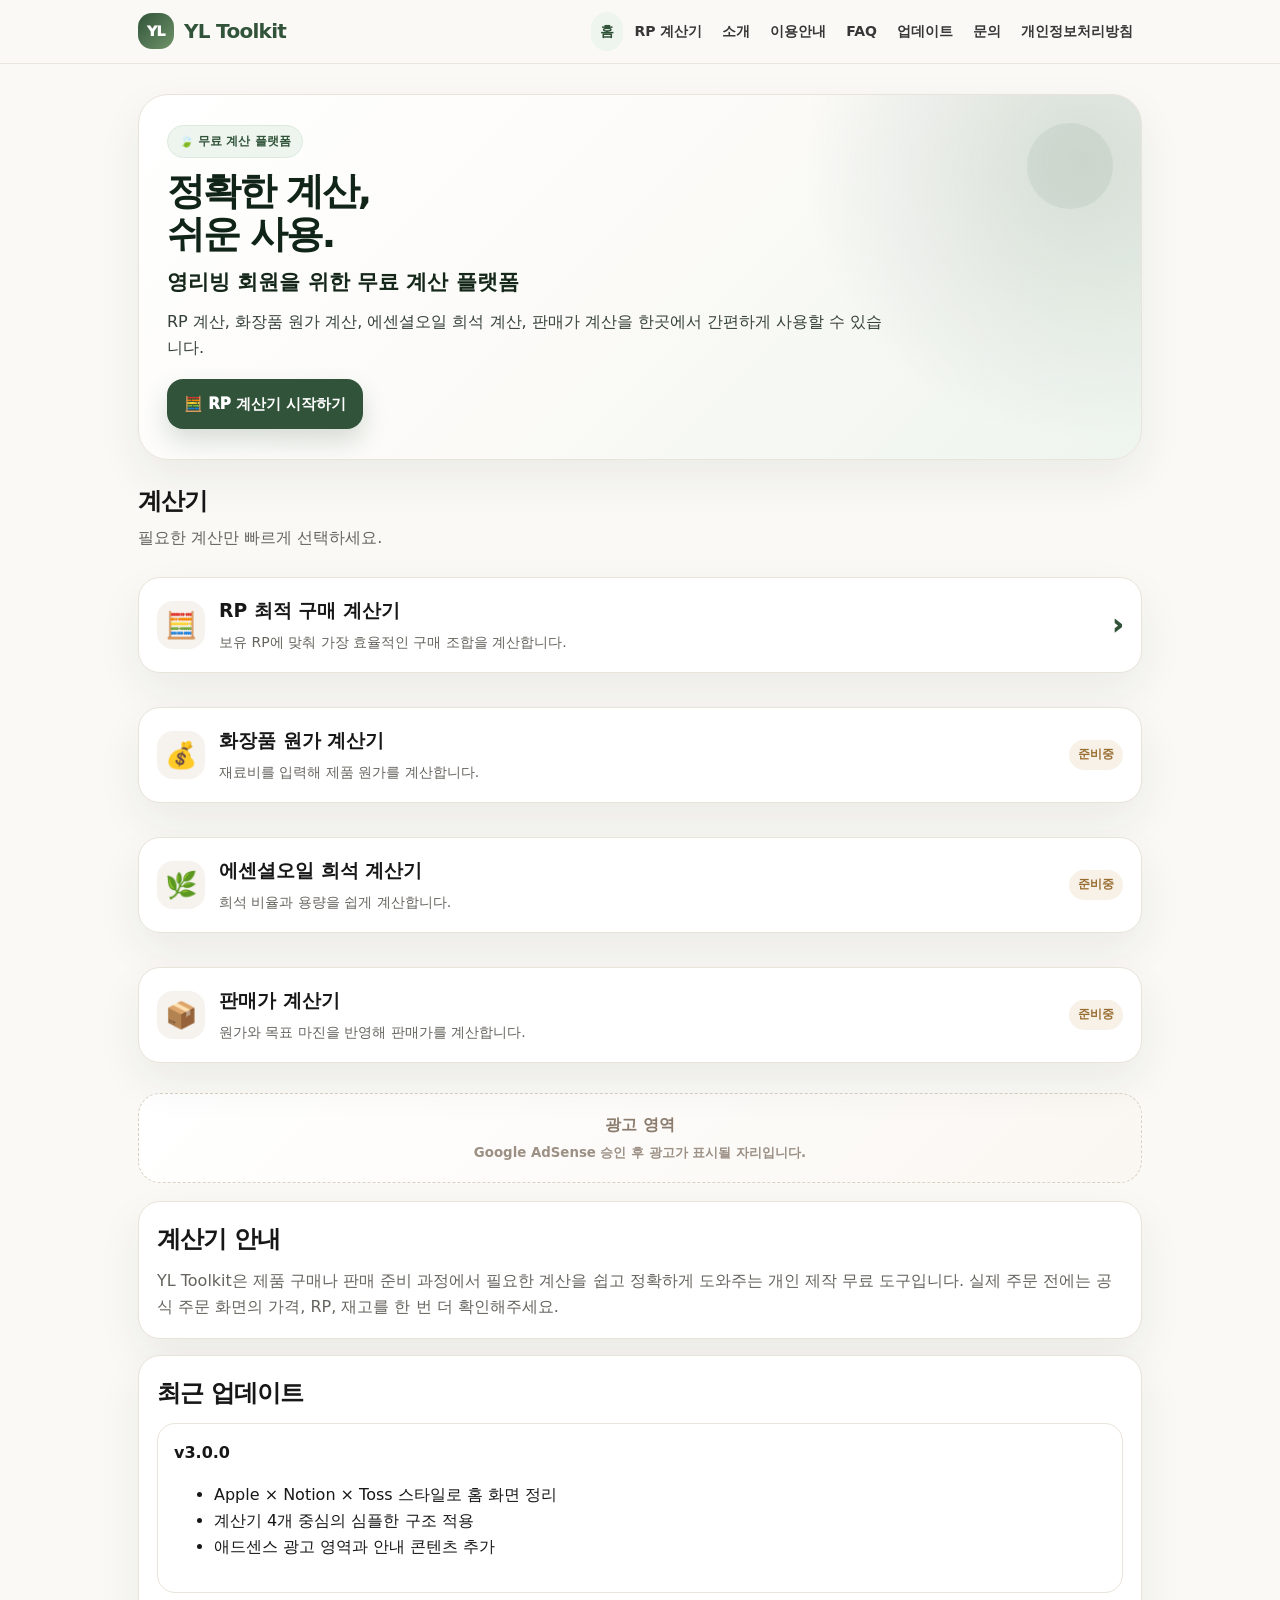
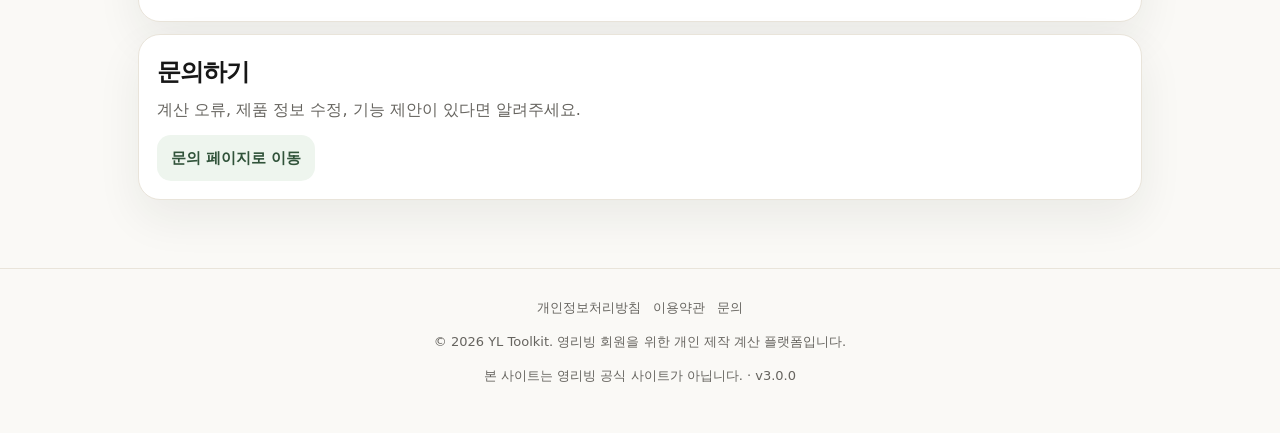
==== index.html @ 2438f3da "v3.0.0 Design refresh for AdSense Refreshed the homepage with Apple, Notion, and Toss inspired styli" ====
<!doctype html><html lang="ko"><head><meta charset="utf-8" /><meta name="viewport" content="width=device-width,initial-scale=1" /><title>YL Toolkit | 영리빙 회원을 위한 무료 계산 플랫폼</title><meta name="description" content="RP 계산부터 화장품 원가, 에센셜오일 희석, 판매가 계산까지 제공하는 영리빙 회원용 무료 계산 플랫폼입니다." /><meta name="theme-color" content="#365f3b" /><meta property="og:title" content="YL Toolkit | 영리빙 회원을 위한 무료 계산 플랫폼" />
<meta property="og:description" content="RP 계산부터 화장품 원가, 에센셜오일 희석, 판매가 계산까지 제공하는 영리빙 회원용 무료 계산 플랫폼입니다." />
<meta property="og:type" content="website" />
<meta property="og:url" content="https://youngliving-rp.netlify.app/" />
<link rel="canonical" href="https://youngliving-rp.netlify.app/" /><link rel="stylesheet" href="./assets/css/common.css" /></head><body><header class="app-header"><nav class="nav" id="nav"><a href="./" class="brand"><span class="brand-mark">YL</span><span>YL Toolkit</span></a><button class="menu-toggle" id="menuToggle" type="button">메뉴</button><div class="nav-links"><a href="./" class="active">홈</a><a href="./rp/" class="">RP 계산기</a><a href="./about/" class="">소개</a><a href="./guide/" class="">이용안내</a><a href="./faq/" class="">FAQ</a><a href="./updates/" class="">업데이트</a><a href="./contact/" class="">문의</a><a href="./privacy/" class="">개인정보처리방침</a></div></nav></header><main class="wrap">
<section class="hero">
  <span class="eyebrow">🍃 무료 계산 플랫폼</span>
  <h1>정확한 계산,<br>쉬운 사용.</h1>
  <p class="slogan">영리빙 회원을 위한 무료 계산 플랫폼</p>
  <p>RP 계산, 화장품 원가 계산, 에센셜오일 희석 계산, 판매가 계산을 한곳에서 간편하게 사용할 수 있습니다.</p>
  <div class="hero-actions">
    <a class="btn light" href="./rp/">🧮 RP 계산기 시작하기</a>
  </div>
</section>

<div class="section-head">
  <div>
    <h2>계산기</h2>
    <p>필요한 계산만 빠르게 선택하세요.</p>
  </div>
</div>

<section class="grid-tools">
  <a class="tool-card" href="./rp/">
    <div class="tool-main">
      <span class="tool-icon">🧮</span>
      <div>
        <h3>RP 최적 구매 계산기</h3>
        <p>보유 RP에 맞춰 가장 효율적인 구매 조합을 계산합니다.</p>
      </div>
    </div>
    <span class="go">›</span>
  </a>

  <div class="tool-card">
    <div class="tool-main">
      <span class="tool-icon">💰</span>
      <div>
        <h3>화장품 원가 계산기</h3>
        <p>재료비를 입력해 제품 원가를 계산합니다.</p>
      </div>
    </div>
    <span class="badge soon">준비중</span>
  </div>

  <div class="tool-card">
    <div class="tool-main">
      <span class="tool-icon">🌿</span>
      <div>
        <h3>에센셜오일 희석 계산기</h3>
        <p>희석 비율과 용량을 쉽게 계산합니다.</p>
      </div>
    </div>
    <span class="badge soon">준비중</span>
  </div>

  <div class="tool-card">
    <div class="tool-main">
      <span class="tool-icon">📦</span>
      <div>
        <h3>판매가 계산기</h3>
        <p>원가와 목표 마진을 반영해 판매가를 계산합니다.</p>
      </div>
    </div>
    <span class="badge soon">준비중</span>
  </div>
</section>

<section class="ad-slot" aria-label="advertisement placeholder">
  광고 영역
  <small>Google AdSense 승인 후 광고가 표시될 자리입니다.</small>
</section>

<section class="tips-card">
  <h2>계산기 안내</h2>
  <p>YL Toolkit은 제품 구매나 판매 준비 과정에서 필요한 계산을 쉽고 정확하게 도와주는 개인 제작 무료 도구입니다. 실제 주문 전에는 공식 주문 화면의 가격, RP, 재고를 한 번 더 확인해주세요.</p>
</section>

<section class="card">
  <h2>최근 업데이트</h2>
  <div class="update-item">
    <b>v3.0.0</b>
    <ul>
      <li>Apple × Notion × Toss 스타일로 홈 화면 정리</li>
      <li>계산기 4개 중심의 심플한 구조 적용</li>
      <li>애드센스 광고 영역과 안내 콘텐츠 추가</li>
    </ul>
  </div>
</section>

<section class="support-card">
  <h2>문의하기</h2>
  <p>계산 오류, 제품 정보 수정, 기능 제안이 있다면 알려주세요.</p>
  <a class="btn secondary" href="./contact/">문의 페이지로 이동</a>
</section>
</main><footer class="footer"><div class="footer-links"><a href="./privacy/">개인정보처리방침</a><a href="./terms/">이용약관</a><a href="./contact/">문의</a></div><p>© 2026 YL Toolkit. 영리빙 회원을 위한 개인 제작 계산 플랫폼입니다.</p><p>본 사이트는 영리빙 공식 사이트가 아닙니다. · v3.0.0</p></footer><script src="./assets/js/common.js"></script></body></html>
---- assets/css/common.css ----
:root{
  --bg:#faf9f6;
  --paper:#ffffff;
  --ink:#171717;
  --muted:#66645f;
  --line:#e9e4da;
  --accent:#496a53;
  --accent-dark:#31533a;
  --accent-soft:#eef5ee;
  --gold:#c9a96e;
  --cream:#f7f2e9;
  --shadow:0 18px 45px rgba(34,44,33,.07);
}
*{box-sizing:border-box}
html{scroll-behavior:smooth}
body{
  margin:0;
  background:var(--bg);
  color:var(--ink);
  font-family:system-ui,-apple-system,BlinkMacSystemFont,"Segoe UI","Apple SD Gothic Neo","Noto Sans KR",sans-serif;
  line-height:1.62;
}
a{color:inherit;text-decoration:none}
.app-header{
  position:sticky;top:0;z-index:30;
  background:rgba(250,249,246,.88);
  backdrop-filter:blur(16px);
  border-bottom:1px solid rgba(233,228,218,.9);
}
.nav{
  max-width:1040px;margin:0 auto;padding:12px 18px;
  display:flex;align-items:center;justify-content:space-between;gap:12px;
}
.brand{display:flex;align-items:center;gap:10px;color:var(--accent-dark);white-space:nowrap}
.brand-mark{
  width:36px;height:36px;border-radius:14px;
  background:linear-gradient(135deg,#31533a,#6f9468);
  color:white;display:grid;place-items:center;
  font-size:14px;font-weight:950;letter-spacing:-.04em;
}
.brand span:last-child{font-size:20px;font-weight:900;letter-spacing:-.035em}
.nav-links{display:flex;gap:2px;align-items:center;flex-wrap:wrap;justify-content:flex-end}
.nav-links a{
  padding:8px 9px;border-radius:999px;
  font-size:14px;font-weight:800;color:#373737;
}
.nav-links a:hover,.nav-links a.active{background:var(--accent-soft);color:var(--accent-dark)}
.menu-toggle{display:none;border:0;background:var(--accent-dark);color:white;border-radius:12px;padding:10px 12px;font-weight:900}
.wrap{max-width:1040px;margin:0 auto;padding:18px 18px 56px}
.hero{
  position:relative;overflow:hidden;
  margin:12px 0 20px;padding:30px 28px;
  border-radius:30px;
  background:
    radial-gradient(circle at 94% 18%,rgba(73,106,83,.18),transparent 28%),
    linear-gradient(135deg,#fff 0%,#fbfaf7 50%,#eef5ee 100%);
  border:1px solid var(--line);
  box-shadow:var(--shadow);
  color:#112418;
}
.hero:before{
  content:"";position:absolute;right:28px;top:28px;
  width:86px;height:86px;border-radius:50%;
  background:rgba(73,106,83,.08);
}
.eyebrow{
  display:inline-flex;align-items:center;gap:6px;
  padding:6px 11px;border-radius:999px;
  background:var(--accent-soft);color:var(--accent-dark);
  border:1px solid #dbe9dc;
  font-size:12px;font-weight:900;margin-bottom:12px;
}
h1{margin:0 0 10px;font-size:38px;letter-spacing:-.055em;line-height:1.12}
h2{letter-spacing:-.035em}
.hero p{margin:6px 0;font-size:16px;max-width:720px;color:#354138;position:relative;z-index:1}
.slogan{font-size:21px!important;font-weight:950;color:#142719!important;margin:10px 0!important}
.hero-actions{display:flex;gap:10px;flex-wrap:wrap;margin-top:18px;position:relative;z-index:1}
.btn,button.primary{
  border:0;background:var(--accent-dark);color:white;
  border-radius:16px;padding:13px 17px;
  font-weight:950;font-size:15px;cursor:pointer;
  display:inline-flex;align-items:center;justify-content:center;gap:8px;
}
.btn.light{background:var(--accent-dark);box-shadow:0 12px 24px rgba(49,83,58,.18)}
button.secondary,.btn.secondary{background:var(--accent-soft);color:var(--accent-dark);border:0;border-radius:14px;padding:11px 14px;font-weight:900;cursor:pointer}
.section-head{display:flex;justify-content:space-between;gap:12px;align-items:end;flex-wrap:wrap;margin-top:22px}
.section-head h2{margin:0}.section-head p{margin:4px 0 0;color:var(--muted)}
.grid-tools{display:grid;grid-template-columns:1fr;gap:10px;margin:14px 0}.grid-why,.roadmap{display:none}
.tool-card,.card,.doc,.support-card{
  background:var(--paper);border:1px solid var(--line);
  border-radius:22px;padding:18px;box-shadow:var(--shadow);margin:12px 0;
}
.tool-card{
  min-height:auto;display:flex;align-items:center;justify-content:space-between;gap:16px;
  transition:.15s transform,.15s box-shadow,.15s border-color;
}
.tool-card:hover{transform:translateY(-1px);box-shadow:0 18px 44px rgba(34,44,33,.1);border-color:#d9d2c6}
.tool-main{display:flex;align-items:center;gap:14px}
.tool-icon{
  width:48px;height:48px;flex:none;
  display:grid;place-items:center;border-radius:16px;
  background:#f6f3ef;font-size:26px;
}
.tool-card h3,.card h2,.doc h2,.support-card h2{margin:0 0 5px}
.tool-card p{margin:0;color:var(--muted);font-size:14px}
.tool-card .go{font-weight:950;color:var(--accent-dark);font-size:26px;line-height:1}
.badge{flex:none;display:inline-block;padding:5px 9px;border-radius:999px;background:var(--accent-soft);font-size:12px;font-weight:850;color:var(--accent-dark)}
.badge.ok{background:#e4f4ea;color:#1f7a4d}.badge.soon{background:#f7f1e8;color:#986d31}
.ad-slot{
  border:1px dashed #d8d0c2;
  background:linear-gradient(135deg,#fff,#faf7f2);
  border-radius:22px;padding:18px;margin:18px 0;
  text-align:center;color:#8a7b6d;font-weight:850;
}
.ad-slot small{display:block;margin-top:4px;color:#9c9085;font-weight:700}
.support-card p{margin:0 0 12px;color:var(--muted)}
.tips-card{
  background:#fff;border:1px solid var(--line);border-radius:22px;
  padding:18px;box-shadow:var(--shadow);margin:16px 0;
}
.tips-card h2{margin:0 0 10px}.tips-card p{margin:0;color:var(--muted)}
.doc{padding:22px}.doc h3{margin:20px 0 7px}.doc p,.doc li{color:#3f3128}
.update-item,.faq-item{background:#fff;border:1px solid var(--line);border-radius:18px;padding:16px;margin:10px 0}
.notice-box{background:#fff;border:1px dashed #c7b49f;border-radius:18px;padding:16px;margin:14px 0;color:#4d3d32}
.footer{border-top:1px solid var(--line);text-align:center;padding:22px 16px 34px;color:var(--muted);font-size:13px}
.footer-links{display:flex;gap:12px;justify-content:center;flex-wrap:wrap;margin:6px 0}.small{font-size:13px;color:var(--muted)}
@media(max-width:940px){
  .nav{align-items:flex-start}.menu-toggle{display:block}
  .nav-links{display:none;width:100%;background:var(--paper);border:1px solid var(--line);border-radius:16px;padding:8px;margin-top:8px;justify-content:flex-start}
  .nav.open{flex-wrap:wrap}.nav.open .nav-links{display:flex}
  h1{font-size:32px}
}
@media(max-width:620px){
  .wrap{padding:12px 12px 44px}.hero{padding:23px 20px;border-radius:24px}
  .hero:before{width:66px;height:66px;right:18px;top:18px}
  .hero p{font-size:15px}.slogan{font-size:19px!important}
  .section-head{align-items:flex-start}
  .tool-card{padding:16px}.tool-icon{width:44px;height:44px;font-size:24px;border-radius:15px}
  .tool-card h3{font-size:18px}
}
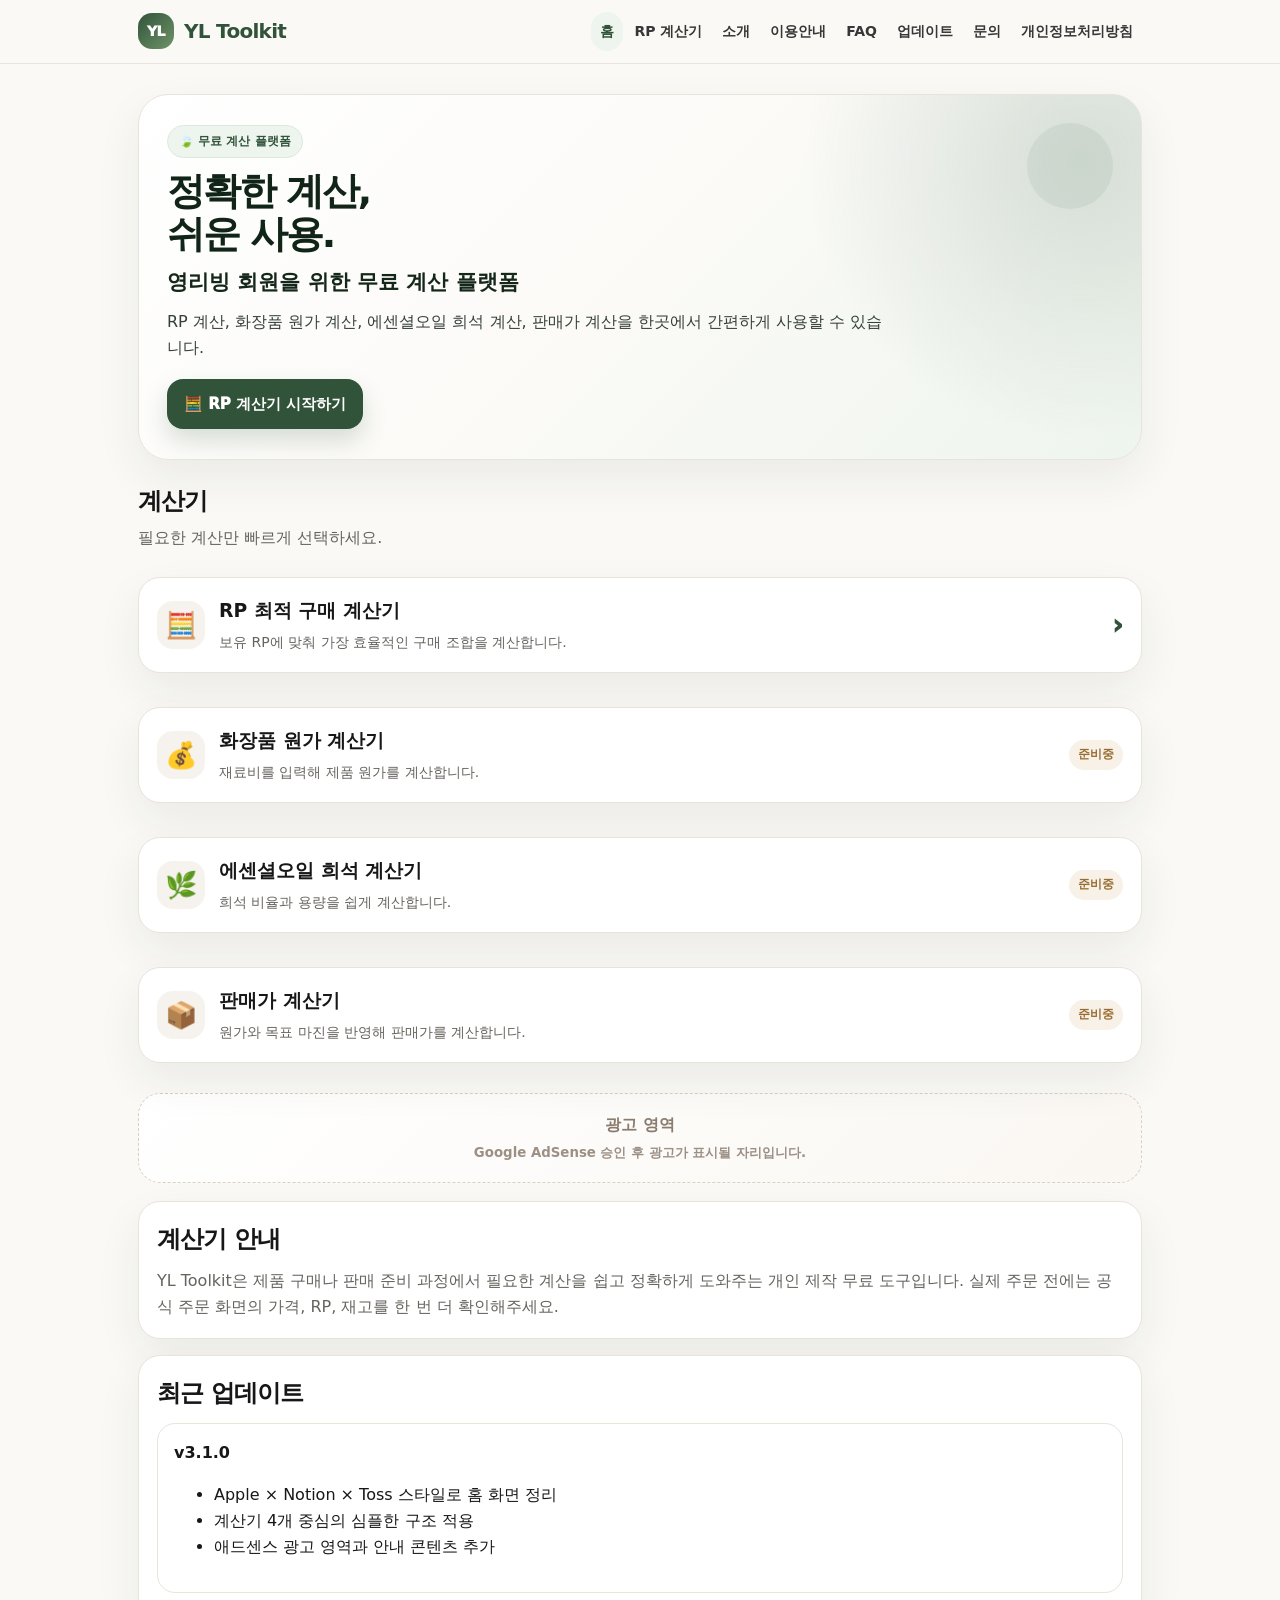
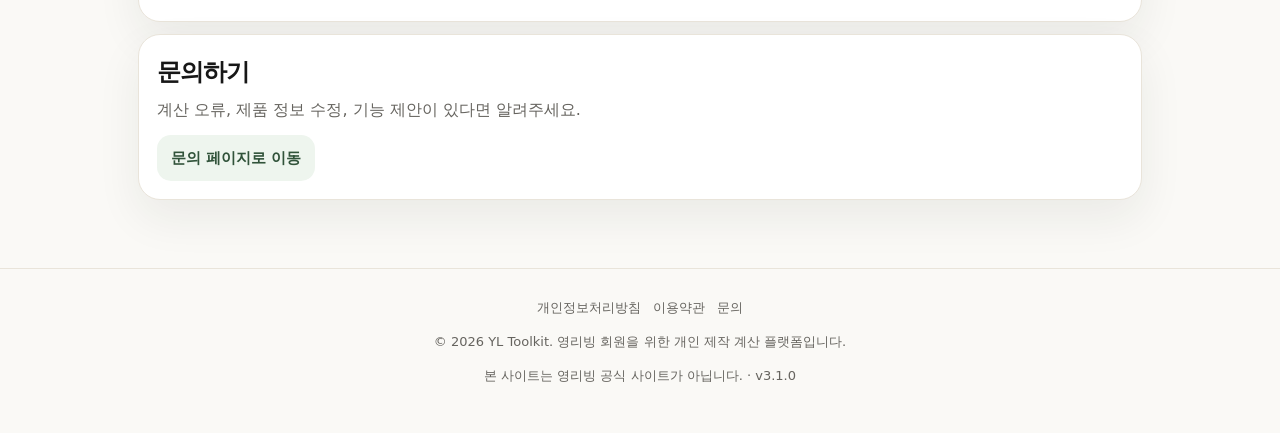
==== commit faf68334: "v3.1.0 RP result labels Added recommendation labels to RP calculator results. Made best and alternat" ====
--- a/index.html
+++ b/index.html
@@ -79,7 +79,7 @@
 <section class="card">
   <h2>최근 업데이트</h2>
   <div class="update-item">
-    <b>v3.0.0</b>
+    <b>v3.1.0</b>
     <ul>
       <li>Apple × Notion × Toss 스타일로 홈 화면 정리</li>
       <li>계산기 4개 중심의 심플한 구조 적용</li>
@@ -93,4 +93,4 @@
   <p>계산 오류, 제품 정보 수정, 기능 제안이 있다면 알려주세요.</p>
   <a class="btn secondary" href="./contact/">문의 페이지로 이동</a>
 </section>
-</main><footer class="footer"><div class="footer-links"><a href="./privacy/">개인정보처리방침</a><a href="./terms/">이용약관</a><a href="./contact/">문의</a></div><p>© 2026 YL Toolkit. 영리빙 회원을 위한 개인 제작 계산 플랫폼입니다.</p><p>본 사이트는 영리빙 공식 사이트가 아닙니다. · v3.0.0</p></footer><script src="./assets/js/common.js"></script></body></html>+</main><footer class="footer"><div class="footer-links"><a href="./privacy/">개인정보처리방침</a><a href="./terms/">이용약관</a><a href="./contact/">문의</a></div><p>© 2026 YL Toolkit. 영리빙 회원을 위한 개인 제작 계산 플랫폼입니다.</p><p>본 사이트는 영리빙 공식 사이트가 아닙니다. · v3.1.0</p></footer><script src="./assets/js/common.js"></script></body></html>
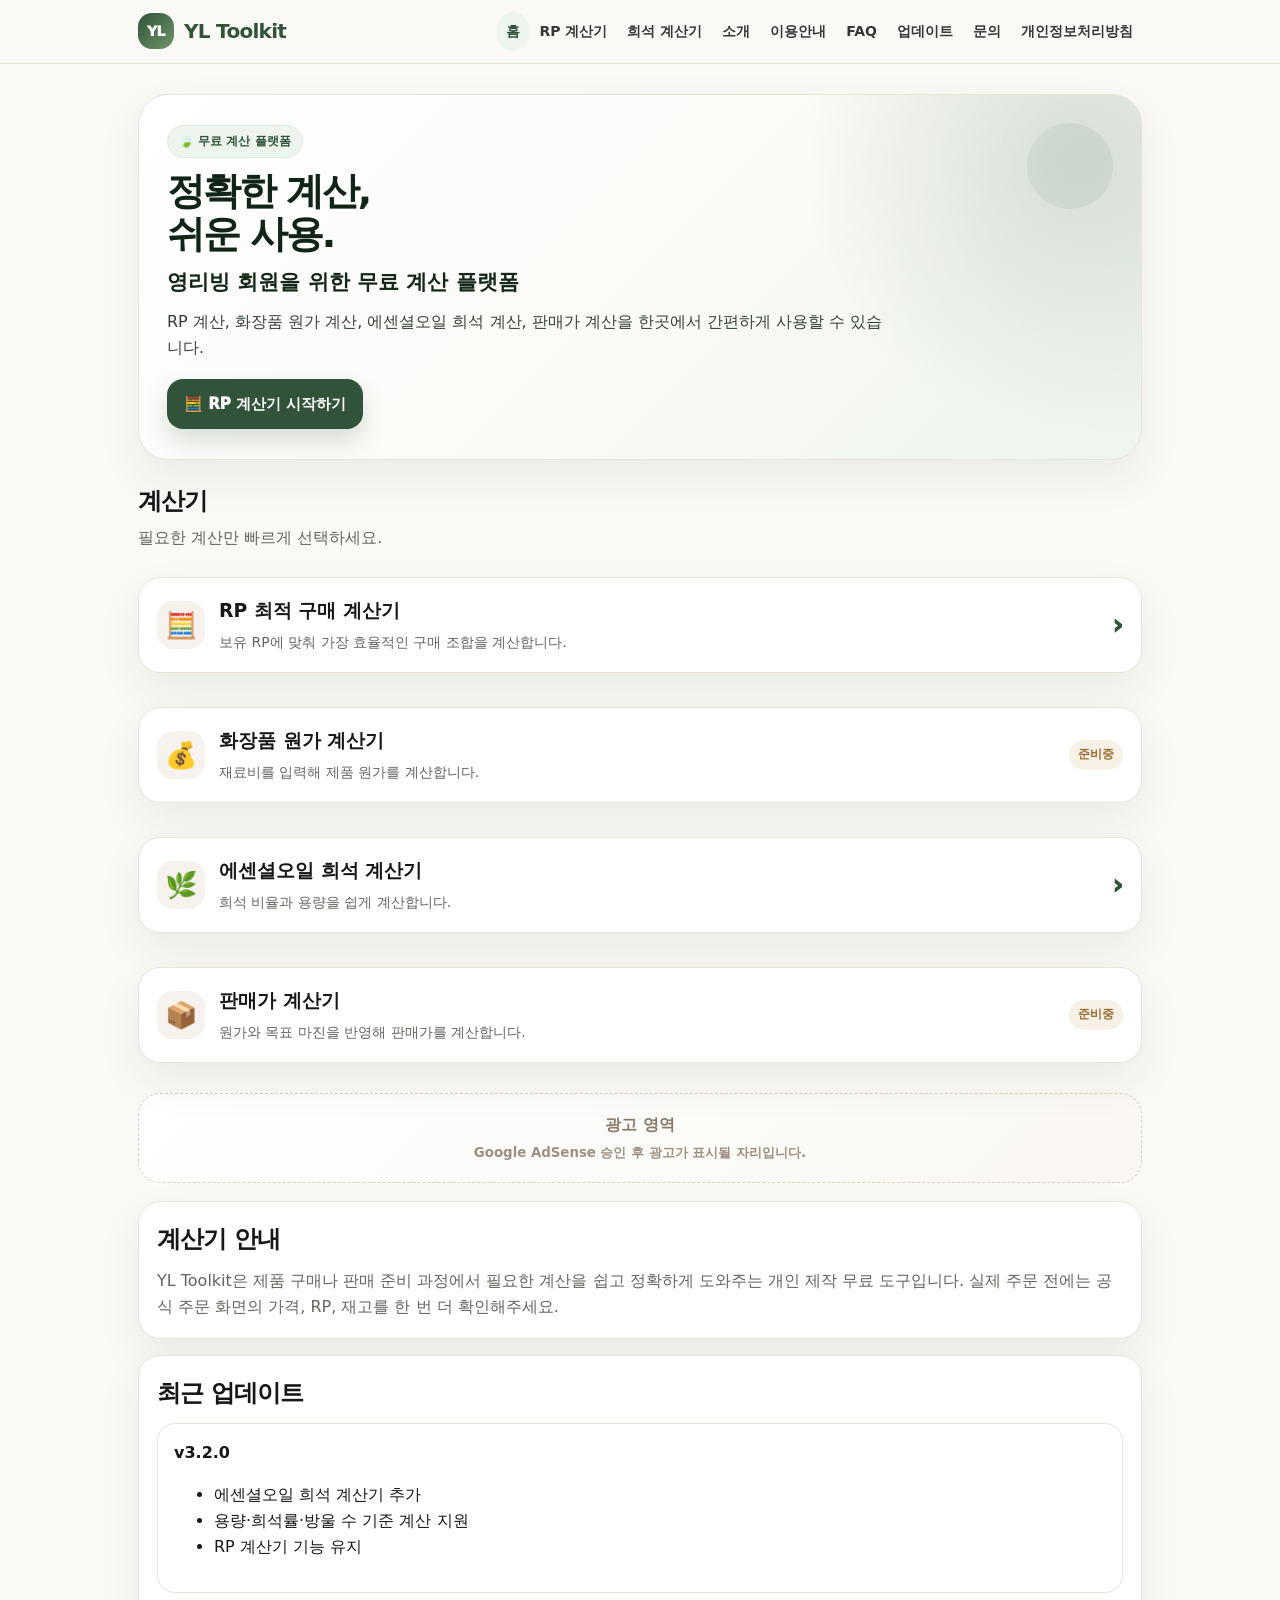
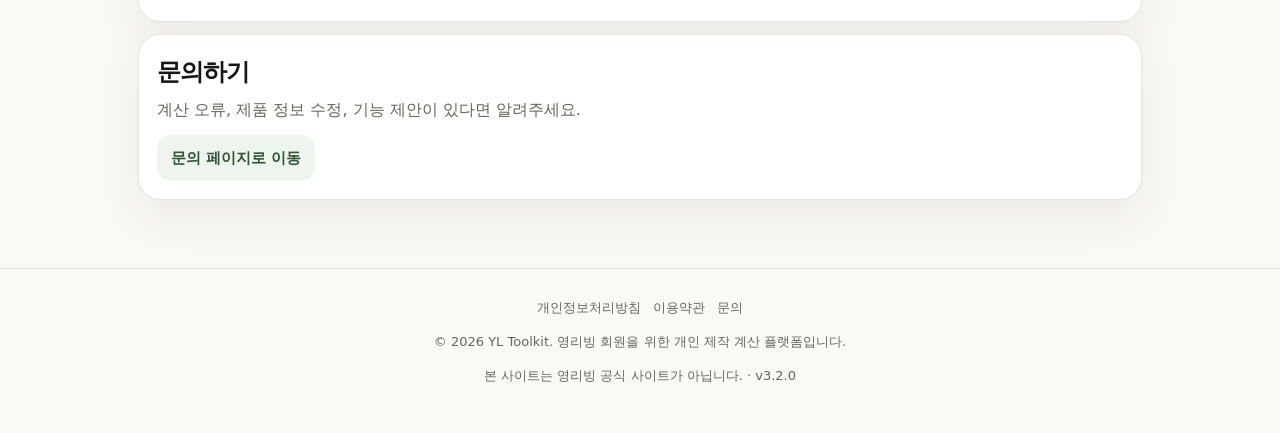
==== commit 58498779: "v3.2.0 Add dilution calculator Added essential oil dilution calculator. Supports total volume, dilut" ====
--- a/index.html
+++ b/index.html
@@ -2,7 +2,7 @@
 <meta property="og:description" content="RP 계산부터 화장품 원가, 에센셜오일 희석, 판매가 계산까지 제공하는 영리빙 회원용 무료 계산 플랫폼입니다." />
 <meta property="og:type" content="website" />
 <meta property="og:url" content="https://youngliving-rp.netlify.app/" />
-<link rel="canonical" href="https://youngliving-rp.netlify.app/" /><link rel="stylesheet" href="./assets/css/common.css" /></head><body><header class="app-header"><nav class="nav" id="nav"><a href="./" class="brand"><span class="brand-mark">YL</span><span>YL Toolkit</span></a><button class="menu-toggle" id="menuToggle" type="button">메뉴</button><div class="nav-links"><a href="./" class="active">홈</a><a href="./rp/" class="">RP 계산기</a><a href="./about/" class="">소개</a><a href="./guide/" class="">이용안내</a><a href="./faq/" class="">FAQ</a><a href="./updates/" class="">업데이트</a><a href="./contact/" class="">문의</a><a href="./privacy/" class="">개인정보처리방침</a></div></nav></header><main class="wrap">
+<link rel="canonical" href="https://youngliving-rp.netlify.app/" /><link rel="stylesheet" href="./assets/css/common.css" /></head><body><header class="app-header"><nav class="nav" id="nav"><a href="./" class="brand"><span class="brand-mark">YL</span><span>YL Toolkit</span></a><button class="menu-toggle" id="menuToggle" type="button">메뉴</button><div class="nav-links"><a href="./" class="active">홈</a><a href="./rp/" class="">RP 계산기</a><a href="./dilution/" >희석 계산기</a><a href="./about/" class="">소개</a><a href="./guide/" class="">이용안내</a><a href="./faq/" class="">FAQ</a><a href="./updates/" class="">업데이트</a><a href="./contact/" class="">문의</a><a href="./privacy/" class="">개인정보처리방침</a></div></nav></header><main class="wrap">
 <section class="hero">
   <span class="eyebrow">🍃 무료 계산 플랫폼</span>
   <h1>정확한 계산,<br>쉬운 사용.</h1>
@@ -43,16 +43,7 @@
     <span class="badge soon">준비중</span>
   </div>
 
-  <div class="tool-card">
-    <div class="tool-main">
-      <span class="tool-icon">🌿</span>
-      <div>
-        <h3>에센셜오일 희석 계산기</h3>
-        <p>희석 비율과 용량을 쉽게 계산합니다.</p>
-      </div>
-    </div>
-    <span class="badge soon">준비중</span>
-  </div>
+  <a class="tool-card" href="./dilution/"><div class="tool-main"><span class="tool-icon">🌿</span><div><h3>에센셜오일 희석 계산기</h3><p>희석 비율과 용량을 쉽게 계산합니다.</p></div></div><span class="go">›</span></a>
 
   <div class="tool-card">
     <div class="tool-main">
@@ -78,14 +69,7 @@
 
 <section class="card">
   <h2>최근 업데이트</h2>
-  <div class="update-item">
-    <b>v3.1.0</b>
-    <ul>
-      <li>Apple × Notion × Toss 스타일로 홈 화면 정리</li>
-      <li>계산기 4개 중심의 심플한 구조 적용</li>
-      <li>애드센스 광고 영역과 안내 콘텐츠 추가</li>
-    </ul>
-  </div>
+  <div class="update-item"><b>v3.2.0</b><ul><li>에센셜오일 희석 계산기 추가</li><li>용량·희석률·방울 수 기준 계산 지원</li><li>RP 계산기 기능 유지</li></ul></div>
 </section>
 
 <section class="support-card">
@@ -93,4 +77,4 @@
   <p>계산 오류, 제품 정보 수정, 기능 제안이 있다면 알려주세요.</p>
   <a class="btn secondary" href="./contact/">문의 페이지로 이동</a>
 </section>
-</main><footer class="footer"><div class="footer-links"><a href="./privacy/">개인정보처리방침</a><a href="./terms/">이용약관</a><a href="./contact/">문의</a></div><p>© 2026 YL Toolkit. 영리빙 회원을 위한 개인 제작 계산 플랫폼입니다.</p><p>본 사이트는 영리빙 공식 사이트가 아닙니다. · v3.1.0</p></footer><script src="./assets/js/common.js"></script></body></html>+</main><footer class="footer"><div class="footer-links"><a href="./privacy/">개인정보처리방침</a><a href="./terms/">이용약관</a><a href="./contact/">문의</a></div><p>© 2026 YL Toolkit. 영리빙 회원을 위한 개인 제작 계산 플랫폼입니다.</p><p>본 사이트는 영리빙 공식 사이트가 아닙니다. · v3.2.0</p></footer><script src="./assets/js/common.js"></script></body></html>
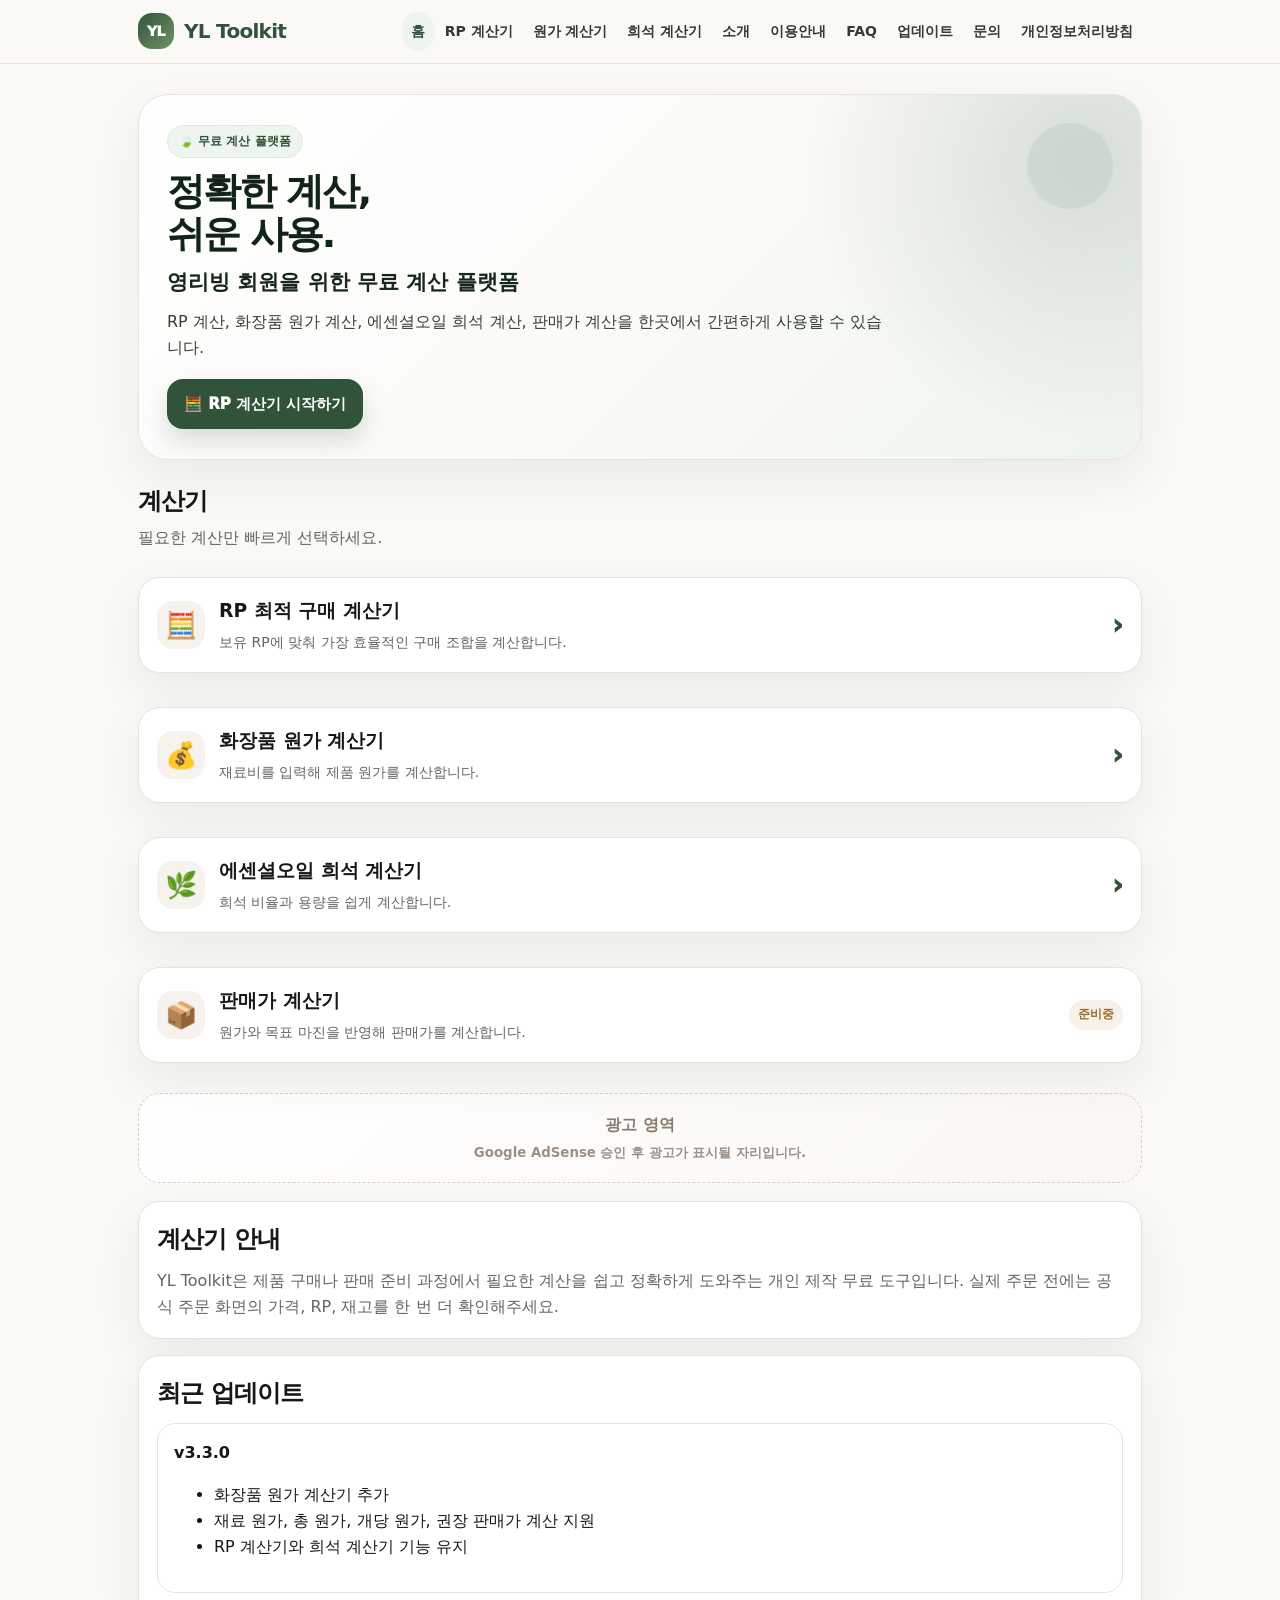
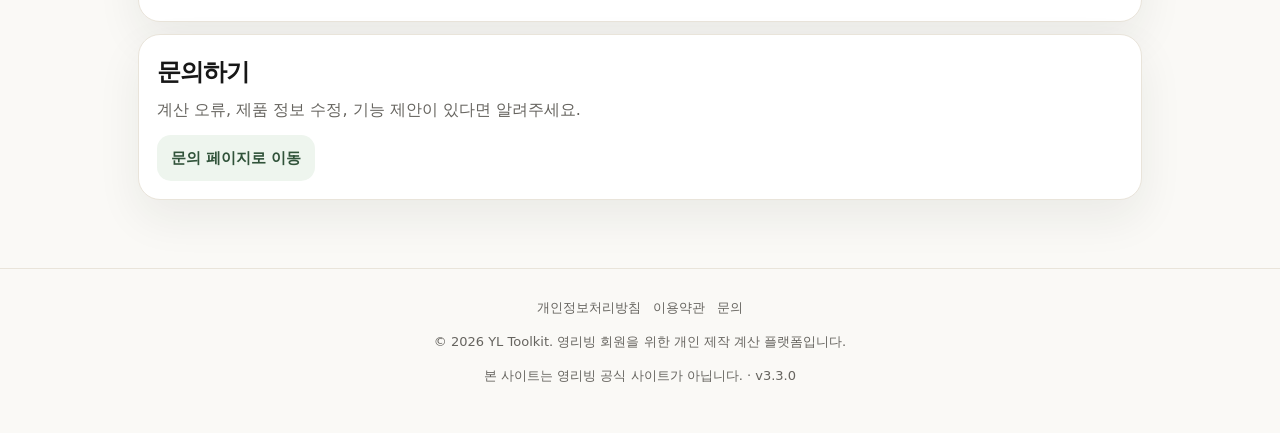
==== commit 18049655: "v3.3.0 Add cosmetic cost calculator Added cosmetic cost calculator. Supports material cost, packagin" ====
--- a/index.html
+++ b/index.html
@@ -2,7 +2,7 @@
 <meta property="og:description" content="RP 계산부터 화장품 원가, 에센셜오일 희석, 판매가 계산까지 제공하는 영리빙 회원용 무료 계산 플랫폼입니다." />
 <meta property="og:type" content="website" />
 <meta property="og:url" content="https://youngliving-rp.netlify.app/" />
-<link rel="canonical" href="https://youngliving-rp.netlify.app/" /><link rel="stylesheet" href="./assets/css/common.css" /></head><body><header class="app-header"><nav class="nav" id="nav"><a href="./" class="brand"><span class="brand-mark">YL</span><span>YL Toolkit</span></a><button class="menu-toggle" id="menuToggle" type="button">메뉴</button><div class="nav-links"><a href="./" class="active">홈</a><a href="./rp/" class="">RP 계산기</a><a href="./dilution/" >희석 계산기</a><a href="./about/" class="">소개</a><a href="./guide/" class="">이용안내</a><a href="./faq/" class="">FAQ</a><a href="./updates/" class="">업데이트</a><a href="./contact/" class="">문의</a><a href="./privacy/" class="">개인정보처리방침</a></div></nav></header><main class="wrap">
+<link rel="canonical" href="https://youngliving-rp.netlify.app/" /><link rel="stylesheet" href="./assets/css/common.css" /></head><body><header class="app-header"><nav class="nav" id="nav"><a href="./" class="brand"><span class="brand-mark">YL</span><span>YL Toolkit</span></a><button class="menu-toggle" id="menuToggle" type="button">메뉴</button><div class="nav-links"><a href="./" class="active">홈</a><a href="./rp/" class="">RP 계산기</a><a href="./cost/" >원가 계산기</a><a href="./dilution/" >희석 계산기</a><a href="./about/" class="">소개</a><a href="./guide/" class="">이용안내</a><a href="./faq/" class="">FAQ</a><a href="./updates/" class="">업데이트</a><a href="./contact/" class="">문의</a><a href="./privacy/" class="">개인정보처리방침</a></div></nav></header><main class="wrap">
 <section class="hero">
   <span class="eyebrow">🍃 무료 계산 플랫폼</span>
   <h1>정확한 계산,<br>쉬운 사용.</h1>
@@ -32,16 +32,7 @@
     <span class="go">›</span>
   </a>
 
-  <div class="tool-card">
-    <div class="tool-main">
-      <span class="tool-icon">💰</span>
-      <div>
-        <h3>화장품 원가 계산기</h3>
-        <p>재료비를 입력해 제품 원가를 계산합니다.</p>
-      </div>
-    </div>
-    <span class="badge soon">준비중</span>
-  </div>
+  <a class="tool-card" href="./cost/"><div class="tool-main"><span class="tool-icon">💰</span><div><h3>화장품 원가 계산기</h3><p>재료비를 입력해 제품 원가를 계산합니다.</p></div></div><span class="go">›</span></a>
 
   <a class="tool-card" href="./dilution/"><div class="tool-main"><span class="tool-icon">🌿</span><div><h3>에센셜오일 희석 계산기</h3><p>희석 비율과 용량을 쉽게 계산합니다.</p></div></div><span class="go">›</span></a>
 
@@ -69,7 +60,7 @@
 
 <section class="card">
   <h2>최근 업데이트</h2>
-  <div class="update-item"><b>v3.2.0</b><ul><li>에센셜오일 희석 계산기 추가</li><li>용량·희석률·방울 수 기준 계산 지원</li><li>RP 계산기 기능 유지</li></ul></div>
+  <div class="update-item"><b>v3.3.0</b><ul><li>화장품 원가 계산기 추가</li><li>재료 원가, 총 원가, 개당 원가, 권장 판매가 계산 지원</li><li>RP 계산기와 희석 계산기 기능 유지</li></ul></div>
 </section>
 
 <section class="support-card">
@@ -77,4 +68,4 @@
   <p>계산 오류, 제품 정보 수정, 기능 제안이 있다면 알려주세요.</p>
   <a class="btn secondary" href="./contact/">문의 페이지로 이동</a>
 </section>
-</main><footer class="footer"><div class="footer-links"><a href="./privacy/">개인정보처리방침</a><a href="./terms/">이용약관</a><a href="./contact/">문의</a></div><p>© 2026 YL Toolkit. 영리빙 회원을 위한 개인 제작 계산 플랫폼입니다.</p><p>본 사이트는 영리빙 공식 사이트가 아닙니다. · v3.2.0</p></footer><script src="./assets/js/common.js"></script></body></html>+</main><footer class="footer"><div class="footer-links"><a href="./privacy/">개인정보처리방침</a><a href="./terms/">이용약관</a><a href="./contact/">문의</a></div><p>© 2026 YL Toolkit. 영리빙 회원을 위한 개인 제작 계산 플랫폼입니다.</p><p>본 사이트는 영리빙 공식 사이트가 아닙니다. · v3.3.0</p></footer><script src="./assets/js/common.js"></script></body></html>
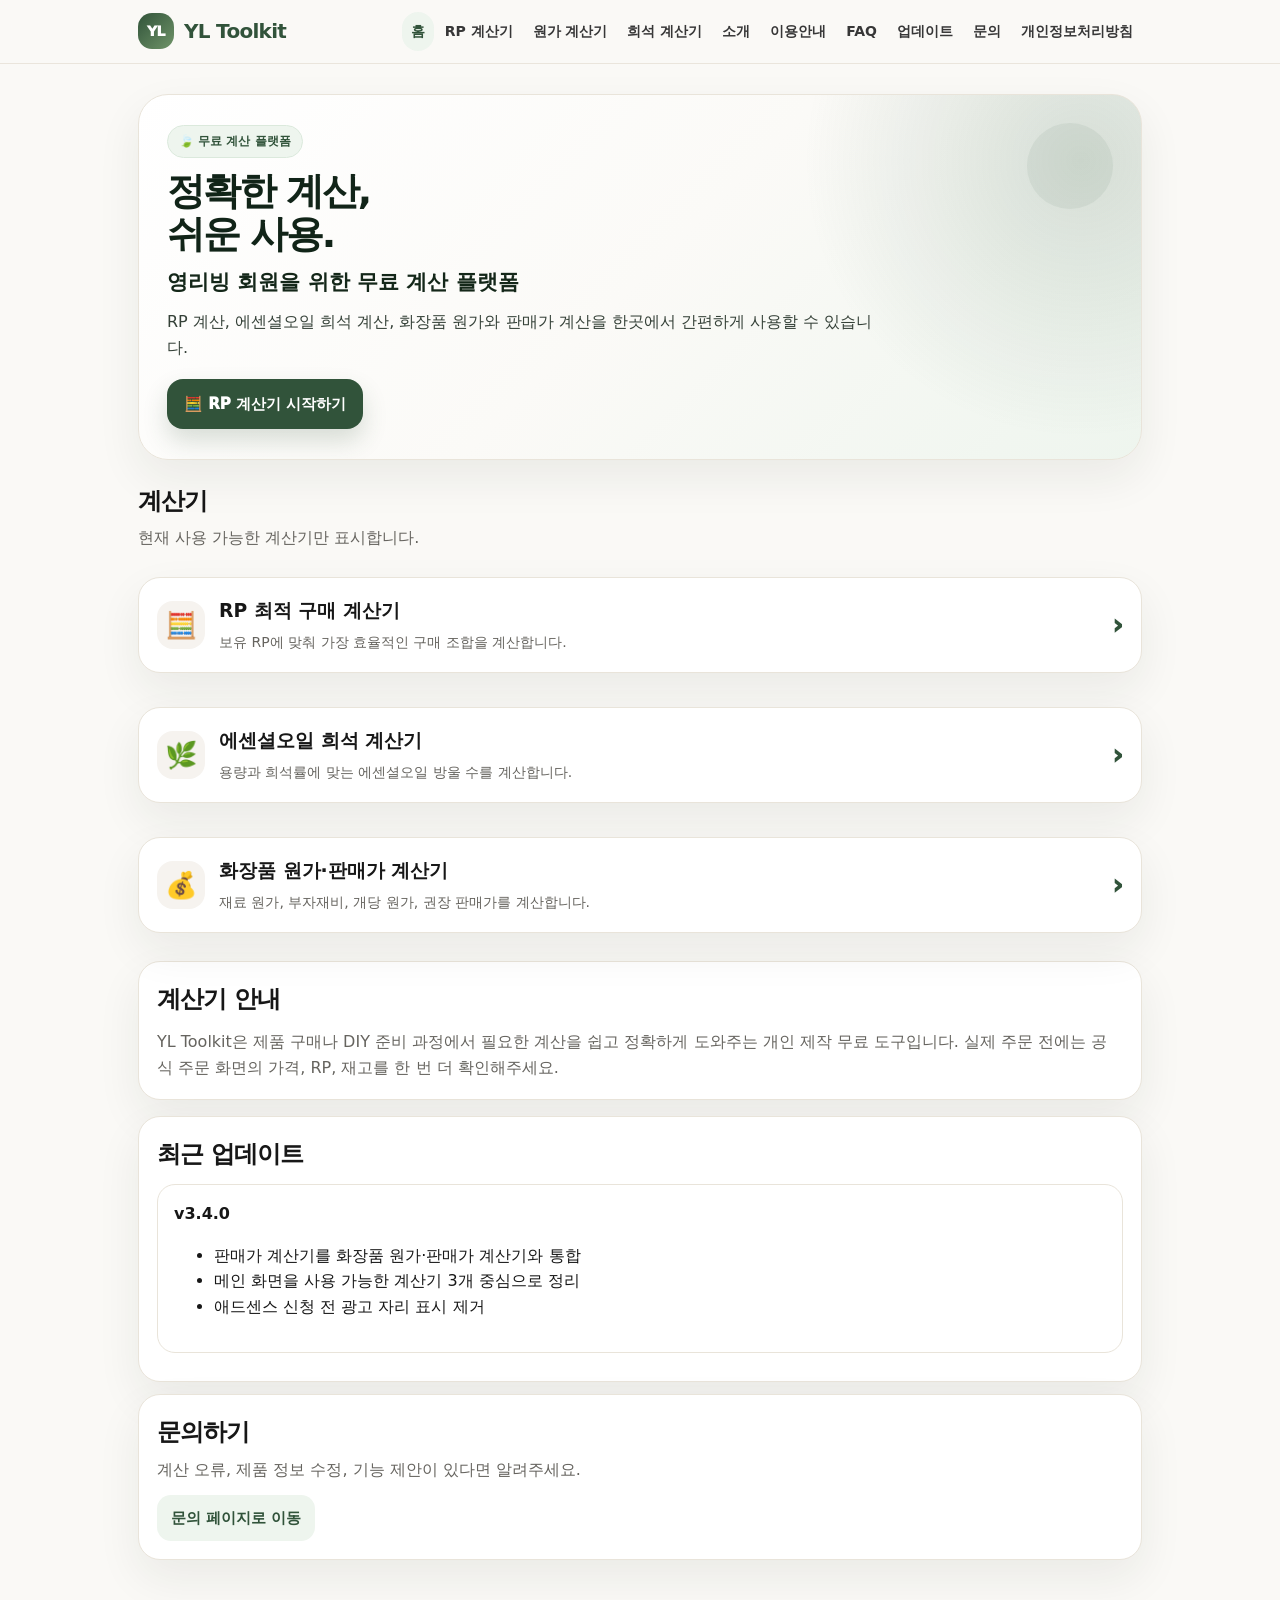
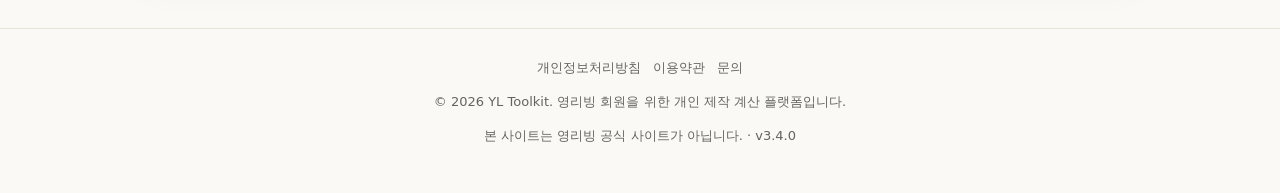
==== commit 1e31f846: "v3.4.0 Final AdSense-ready version Finalized AdSense-ready structure. Integrated selling price calcu" ====
--- a/index.html
+++ b/index.html
@@ -7,65 +7,16 @@
   <span class="eyebrow">🍃 무료 계산 플랫폼</span>
   <h1>정확한 계산,<br>쉬운 사용.</h1>
   <p class="slogan">영리빙 회원을 위한 무료 계산 플랫폼</p>
-  <p>RP 계산, 화장품 원가 계산, 에센셜오일 희석 계산, 판매가 계산을 한곳에서 간편하게 사용할 수 있습니다.</p>
-  <div class="hero-actions">
-    <a class="btn light" href="./rp/">🧮 RP 계산기 시작하기</a>
-  </div>
+  <p>RP 계산, 에센셜오일 희석 계산, 화장품 원가와 판매가 계산을 한곳에서 간편하게 사용할 수 있습니다.</p>
+  <div class="hero-actions"><a class="btn light" href="./rp/">🧮 RP 계산기 시작하기</a></div>
 </section>
-
-<div class="section-head">
-  <div>
-    <h2>계산기</h2>
-    <p>필요한 계산만 빠르게 선택하세요.</p>
-  </div>
-</div>
-
+<div class="section-head"><div><h2>계산기</h2><p>현재 사용 가능한 계산기만 표시합니다.</p></div></div>
 <section class="grid-tools">
-  <a class="tool-card" href="./rp/">
-    <div class="tool-main">
-      <span class="tool-icon">🧮</span>
-      <div>
-        <h3>RP 최적 구매 계산기</h3>
-        <p>보유 RP에 맞춰 가장 효율적인 구매 조합을 계산합니다.</p>
-      </div>
-    </div>
-    <span class="go">›</span>
-  </a>
-
-  <a class="tool-card" href="./cost/"><div class="tool-main"><span class="tool-icon">💰</span><div><h3>화장품 원가 계산기</h3><p>재료비를 입력해 제품 원가를 계산합니다.</p></div></div><span class="go">›</span></a>
-
-  <a class="tool-card" href="./dilution/"><div class="tool-main"><span class="tool-icon">🌿</span><div><h3>에센셜오일 희석 계산기</h3><p>희석 비율과 용량을 쉽게 계산합니다.</p></div></div><span class="go">›</span></a>
-
-  <div class="tool-card">
-    <div class="tool-main">
-      <span class="tool-icon">📦</span>
-      <div>
-        <h3>판매가 계산기</h3>
-        <p>원가와 목표 마진을 반영해 판매가를 계산합니다.</p>
-      </div>
-    </div>
-    <span class="badge soon">준비중</span>
-  </div>
+  <a class="tool-card" href="./rp/"><div class="tool-main"><span class="tool-icon">🧮</span><div><h3>RP 최적 구매 계산기</h3><p>보유 RP에 맞춰 가장 효율적인 구매 조합을 계산합니다.</p></div></div><span class="go">›</span></a>
+  <a class="tool-card" href="./dilution/"><div class="tool-main"><span class="tool-icon">🌿</span><div><h3>에센셜오일 희석 계산기</h3><p>용량과 희석률에 맞는 에센셜오일 방울 수를 계산합니다.</p></div></div><span class="go">›</span></a>
+  <a class="tool-card" href="./cost/"><div class="tool-main"><span class="tool-icon">💰</span><div><h3>화장품 원가·판매가 계산기</h3><p>재료 원가, 부자재비, 개당 원가, 권장 판매가를 계산합니다.</p></div></div><span class="go">›</span></a>
 </section>
-
-<section class="ad-slot" aria-label="advertisement placeholder">
-  광고 영역
-  <small>Google AdSense 승인 후 광고가 표시될 자리입니다.</small>
-</section>
-
-<section class="tips-card">
-  <h2>계산기 안내</h2>
-  <p>YL Toolkit은 제품 구매나 판매 준비 과정에서 필요한 계산을 쉽고 정확하게 도와주는 개인 제작 무료 도구입니다. 실제 주문 전에는 공식 주문 화면의 가격, RP, 재고를 한 번 더 확인해주세요.</p>
-</section>
-
-<section class="card">
-  <h2>최근 업데이트</h2>
-  <div class="update-item"><b>v3.3.0</b><ul><li>화장품 원가 계산기 추가</li><li>재료 원가, 총 원가, 개당 원가, 권장 판매가 계산 지원</li><li>RP 계산기와 희석 계산기 기능 유지</li></ul></div>
-</section>
-
-<section class="support-card">
-  <h2>문의하기</h2>
-  <p>계산 오류, 제품 정보 수정, 기능 제안이 있다면 알려주세요.</p>
-  <a class="btn secondary" href="./contact/">문의 페이지로 이동</a>
-</section>
-</main><footer class="footer"><div class="footer-links"><a href="./privacy/">개인정보처리방침</a><a href="./terms/">이용약관</a><a href="./contact/">문의</a></div><p>© 2026 YL Toolkit. 영리빙 회원을 위한 개인 제작 계산 플랫폼입니다.</p><p>본 사이트는 영리빙 공식 사이트가 아닙니다. · v3.3.0</p></footer><script src="./assets/js/common.js"></script></body></html>+<section class="tips-card"><h2>계산기 안내</h2><p>YL Toolkit은 제품 구매나 DIY 준비 과정에서 필요한 계산을 쉽고 정확하게 도와주는 개인 제작 무료 도구입니다. 실제 주문 전에는 공식 주문 화면의 가격, RP, 재고를 한 번 더 확인해주세요.</p></section>
+<section class="card"><h2>최근 업데이트</h2><div class="update-item"><b>v3.4.0</b><ul><li>판매가 계산기를 화장품 원가·판매가 계산기와 통합</li><li>메인 화면을 사용 가능한 계산기 3개 중심으로 정리</li><li>애드센스 신청 전 광고 자리 표시 제거</li></ul></div></section>
+<section class="support-card"><h2>문의하기</h2><p>계산 오류, 제품 정보 수정, 기능 제안이 있다면 알려주세요.</p><a class="btn secondary" href="./contact/">문의 페이지로 이동</a></section>
+</main><footer class="footer"><div class="footer-links"><a href="./privacy/">개인정보처리방침</a><a href="./terms/">이용약관</a><a href="./contact/">문의</a></div><p>© 2026 YL Toolkit. 영리빙 회원을 위한 개인 제작 계산 플랫폼입니다.</p><p>본 사이트는 영리빙 공식 사이트가 아닙니다. · v3.4.0</p></footer><script src="./assets/js/common.js"></script></body></html>
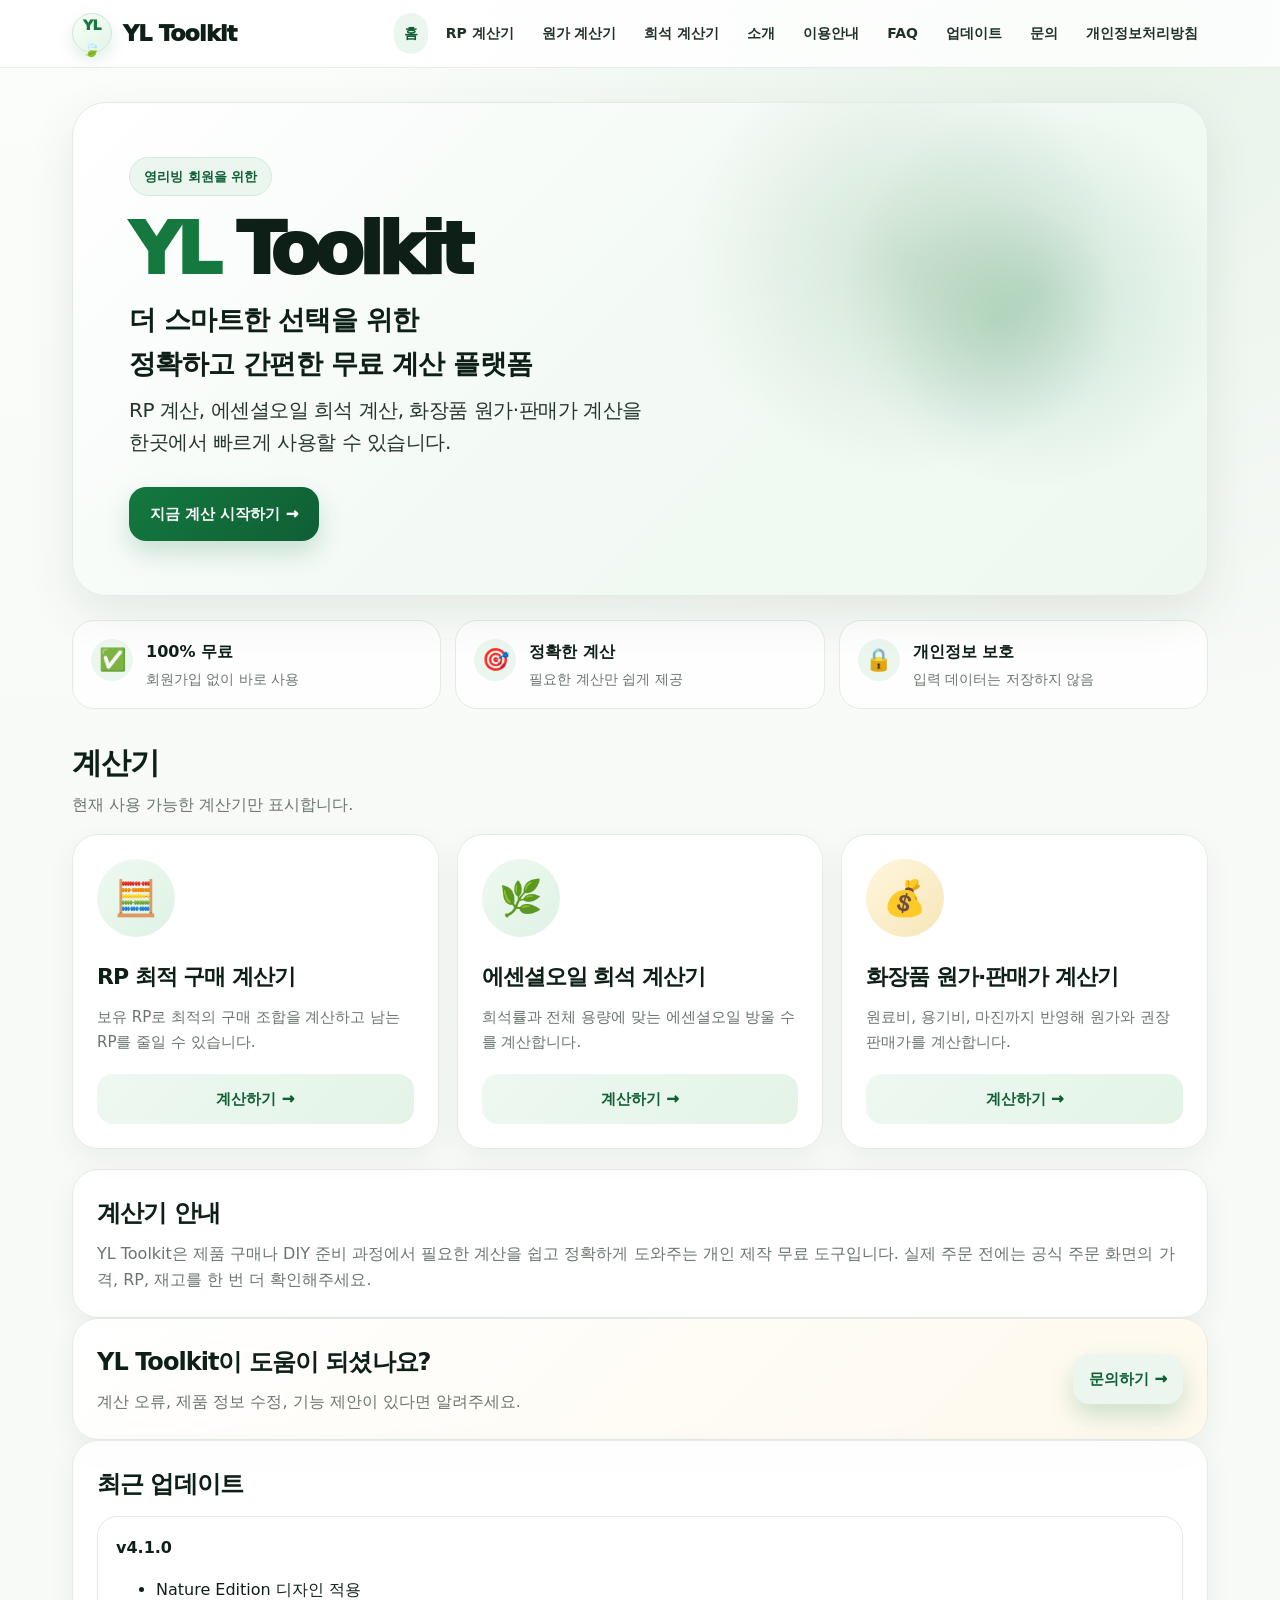
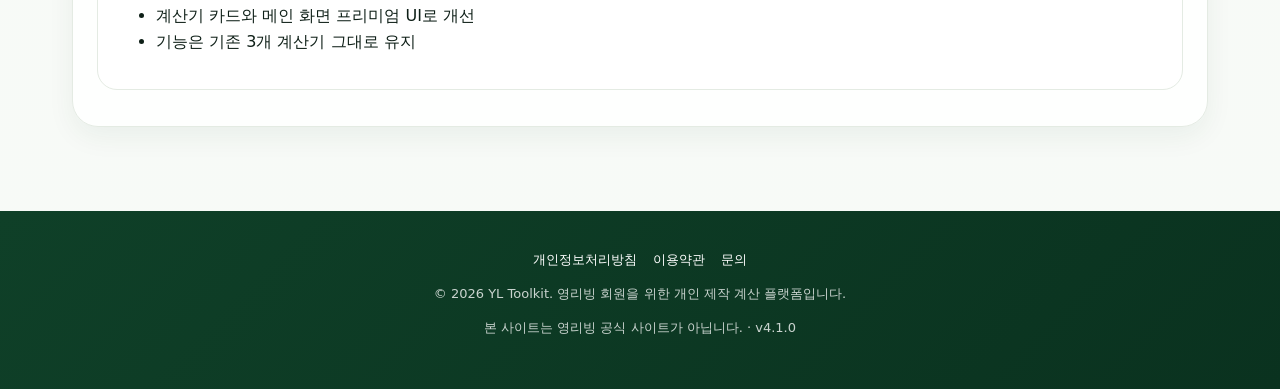
==== commit 144cc2c2: "v4.1.0 Final calculator UI stabilization Unified calculator input, button, result card, and guide no" ====
--- a/index.html
+++ b/index.html
@@ -4,19 +4,85 @@
 <meta property="og:url" content="https://youngliving-rp.netlify.app/" />
 <link rel="canonical" href="https://youngliving-rp.netlify.app/" /><link rel="stylesheet" href="./assets/css/common.css" /></head><body><header class="app-header"><nav class="nav" id="nav"><a href="./" class="brand"><span class="brand-mark">YL</span><span>YL Toolkit</span></a><button class="menu-toggle" id="menuToggle" type="button">메뉴</button><div class="nav-links"><a href="./" class="active">홈</a><a href="./rp/" class="">RP 계산기</a><a href="./cost/" >원가 계산기</a><a href="./dilution/" >희석 계산기</a><a href="./about/" class="">소개</a><a href="./guide/" class="">이용안내</a><a href="./faq/" class="">FAQ</a><a href="./updates/" class="">업데이트</a><a href="./contact/" class="">문의</a><a href="./privacy/" class="">개인정보처리방침</a></div></nav></header><main class="wrap">
 <section class="hero">
-  <span class="eyebrow">🍃 무료 계산 플랫폼</span>
-  <h1>정확한 계산,<br>쉬운 사용.</h1>
-  <p class="slogan">영리빙 회원을 위한 무료 계산 플랫폼</p>
-  <p>RP 계산, 에센셜오일 희석 계산, 화장품 원가와 판매가 계산을 한곳에서 간편하게 사용할 수 있습니다.</p>
-  <div class="hero-actions"><a class="btn light" href="./rp/">🧮 RP 계산기 시작하기</a></div>
+  <span class="eyebrow">영리빙 회원을 위한</span>
+  <h1><span style="color:var(--green)">YL</span> Toolkit</h1>
+  <p class="slogan">더 스마트한 선택을 위한<br>정확하고 간편한 무료 계산 플랫폼</p>
+  <p>RP 계산, 에센셜오일 희석 계산, 화장품 원가·판매가 계산을 한곳에서 빠르게 사용할 수 있습니다.</p>
+  <div class="hero-actions">
+    <a class="btn light" href="./rp/">지금 계산 시작하기 →</a>
+  </div>
 </section>
-<div class="section-head"><div><h2>계산기</h2><p>현재 사용 가능한 계산기만 표시합니다.</p></div></div>
+
+<section class="feature-strip">
+  <div class="feature-item"><span class="mini-icon">✅</span><div><b>100% 무료</b><span>회원가입 없이 바로 사용</span></div></div>
+  <div class="feature-item"><span class="mini-icon">🎯</span><div><b>정확한 계산</b><span>필요한 계산만 쉽게 제공</span></div></div>
+  <div class="feature-item"><span class="mini-icon">🔒</span><div><b>개인정보 보호</b><span>입력 데이터는 저장하지 않음</span></div></div>
+</section>
+
+<div class="section-head">
+  <div>
+    <h2>계산기</h2>
+    <p>현재 사용 가능한 계산기만 표시합니다.</p>
+  </div>
+</div>
+
 <section class="grid-tools">
-  <a class="tool-card" href="./rp/"><div class="tool-main"><span class="tool-icon">🧮</span><div><h3>RP 최적 구매 계산기</h3><p>보유 RP에 맞춰 가장 효율적인 구매 조합을 계산합니다.</p></div></div><span class="go">›</span></a>
-  <a class="tool-card" href="./dilution/"><div class="tool-main"><span class="tool-icon">🌿</span><div><h3>에센셜오일 희석 계산기</h3><p>용량과 희석률에 맞는 에센셜오일 방울 수를 계산합니다.</p></div></div><span class="go">›</span></a>
-  <a class="tool-card" href="./cost/"><div class="tool-main"><span class="tool-icon">💰</span><div><h3>화장품 원가·판매가 계산기</h3><p>재료 원가, 부자재비, 개당 원가, 권장 판매가를 계산합니다.</p></div></div><span class="go">›</span></a>
+  <a class="tool-card" href="./rp/">
+    <div class="tool-main">
+      <span class="tool-icon">🧮</span>
+      <div>
+        <h3>RP 최적 구매 계산기</h3>
+        <p>보유 RP로 최적의 구매 조합을 계산하고 남는 RP를 줄일 수 있습니다.</p>
+      </div>
+    </div>
+    <span class="go">계산하기 →</span>
+  </a>
+
+  <a class="tool-card" href="./dilution/">
+    <div class="tool-main">
+      <span class="tool-icon">🌿</span>
+      <div>
+        <h3>에센셜오일 희석 계산기</h3>
+        <p>희석률과 전체 용량에 맞는 에센셜오일 방울 수를 계산합니다.</p>
+      </div>
+    </div>
+    <span class="go">계산하기 →</span>
+  </a>
+
+  <a class="tool-card" href="./cost/">
+    <div class="tool-main">
+      <span class="tool-icon">💰</span>
+      <div>
+        <h3>화장품 원가·판매가 계산기</h3>
+        <p>원료비, 용기비, 마진까지 반영해 원가와 권장 판매가를 계산합니다.</p>
+      </div>
+    </div>
+    <span class="go">계산하기 →</span>
+  </a>
 </section>
-<section class="tips-card"><h2>계산기 안내</h2><p>YL Toolkit은 제품 구매나 DIY 준비 과정에서 필요한 계산을 쉽고 정확하게 도와주는 개인 제작 무료 도구입니다. 실제 주문 전에는 공식 주문 화면의 가격, RP, 재고를 한 번 더 확인해주세요.</p></section>
-<section class="card"><h2>최근 업데이트</h2><div class="update-item"><b>v3.4.0</b><ul><li>판매가 계산기를 화장품 원가·판매가 계산기와 통합</li><li>메인 화면을 사용 가능한 계산기 3개 중심으로 정리</li><li>애드센스 신청 전 광고 자리 표시 제거</li></ul></div></section>
-<section class="support-card"><h2>문의하기</h2><p>계산 오류, 제품 정보 수정, 기능 제안이 있다면 알려주세요.</p><a class="btn secondary" href="./contact/">문의 페이지로 이동</a></section>
-</main><footer class="footer"><div class="footer-links"><a href="./privacy/">개인정보처리방침</a><a href="./terms/">이용약관</a><a href="./contact/">문의</a></div><p>© 2026 YL Toolkit. 영리빙 회원을 위한 개인 제작 계산 플랫폼입니다.</p><p>본 사이트는 영리빙 공식 사이트가 아닙니다. · v3.4.0</p></footer><script src="./assets/js/common.js"></script></body></html>+
+<section class="tips-card">
+  <h2>계산기 안내</h2>
+  <p>YL Toolkit은 제품 구매나 DIY 준비 과정에서 필요한 계산을 쉽고 정확하게 도와주는 개인 제작 무료 도구입니다. 실제 주문 전에는 공식 주문 화면의 가격, RP, 재고를 한 번 더 확인해주세요.</p>
+</section>
+
+<section class="support-card">
+  <div>
+    <h2>YL Toolkit이 도움이 되셨나요?</h2>
+    <p>계산 오류, 제품 정보 수정, 기능 제안이 있다면 알려주세요.</p>
+  </div>
+  <a class="btn secondary" href="./contact/">문의하기 →</a>
+</section>
+
+<section class="card">
+  <h2>최근 업데이트</h2>
+  <div class="update-item">
+    <b>v4.1.0</b>
+    <ul>
+      <li>Nature Edition 디자인 적용</li>
+      <li>계산기 카드와 메인 화면 프리미엄 UI로 개선</li>
+      <li>기능은 기존 3개 계산기 그대로 유지</li>
+    </ul>
+  </div>
+</section>
+</main><footer class="footer"><div class="footer-links"><a href="./privacy/">개인정보처리방침</a><a href="./terms/">이용약관</a><a href="./contact/">문의</a></div><p>© 2026 YL Toolkit. 영리빙 회원을 위한 개인 제작 계산 플랫폼입니다.</p><p>본 사이트는 영리빙 공식 사이트가 아닙니다. · v4.1.0</p></footer><script src="./assets/js/common.js"></script></body></html>
--- a/assets/css/common.css
+++ b/assets/css/common.css
@@ -1,141 +1,427 @@
 
 :root{
-  --bg:#faf9f6;
+  --bg:#f8faf7;
   --paper:#ffffff;
-  --ink:#171717;
-  --muted:#66645f;
-  --line:#e9e4da;
-  --accent:#496a53;
-  --accent-dark:#31533a;
-  --accent-soft:#eef5ee;
-  --gold:#c9a96e;
-  --cream:#f7f2e9;
-  --shadow:0 18px 45px rgba(34,44,33,.07);
+  --ink:#0e1f17;
+  --text:#25352c;
+  --muted:#6b756f;
+  --line:#e4ebe3;
+  --green:#14783f;
+  --green-deep:#0f5f34;
+  --green-soft:#eaf6ee;
+  --mint:#eff9f2;
+  --gold:#c89a35;
+  --gold-soft:#fff5dc;
+  --shadow:0 18px 48px rgba(20,61,36,.09);
+  --shadow-soft:0 10px 28px rgba(20,61,36,.06);
 }
 *{box-sizing:border-box}
 html{scroll-behavior:smooth}
 body{
   margin:0;
-  background:var(--bg);
+  background:
+    radial-gradient(circle at 85% 0%, rgba(174,214,181,.28), transparent 34%),
+    linear-gradient(180deg,#fbfdfb 0%,var(--bg) 42%,#f7faf7 100%);
   color:var(--ink);
   font-family:system-ui,-apple-system,BlinkMacSystemFont,"Segoe UI","Apple SD Gothic Neo","Noto Sans KR",sans-serif;
   line-height:1.62;
 }
 a{color:inherit;text-decoration:none}
 .app-header{
-  position:sticky;top:0;z-index:30;
-  background:rgba(250,249,246,.88);
-  backdrop-filter:blur(16px);
-  border-bottom:1px solid rgba(233,228,218,.9);
+  position:sticky;
+  top:0;
+  z-index:50;
+  background:rgba(255,255,255,.82);
+  backdrop-filter:blur(18px);
+  border-bottom:1px solid rgba(228,235,227,.9);
 }
 .nav{
-  max-width:1040px;margin:0 auto;padding:12px 18px;
-  display:flex;align-items:center;justify-content:space-between;gap:12px;
-}
-.brand{display:flex;align-items:center;gap:10px;color:var(--accent-dark);white-space:nowrap}
+  max-width:1180px;
+  margin:0 auto;
+  padding:13px 22px;
+  display:flex;
+  align-items:center;
+  justify-content:space-between;
+  gap:18px;
+}
+.brand{
+  display:flex;
+  align-items:center;
+  gap:11px;
+  color:var(--ink);
+  font-weight:950;
+  letter-spacing:-.04em;
+  white-space:nowrap;
+}
 .brand-mark{
-  width:36px;height:36px;border-radius:14px;
-  background:linear-gradient(135deg,#31533a,#6f9468);
-  color:white;display:grid;place-items:center;
-  font-size:14px;font-weight:950;letter-spacing:-.04em;
-}
-.brand span:last-child{font-size:20px;font-weight:900;letter-spacing:-.035em}
-.nav-links{display:flex;gap:2px;align-items:center;flex-wrap:wrap;justify-content:flex-end}
+  width:40px;
+  height:40px;
+  border-radius:50%;
+  background:linear-gradient(135deg,#f7fff8,#e3f3e6);
+  border:1px solid #cfe5d3;
+  color:var(--green);
+  display:grid;
+  place-items:center;
+  font-weight:950;
+  font-size:14px;
+  box-shadow:0 7px 16px rgba(20,120,63,.12);
+}
+.brand-mark::after{content:"🍃";font-size:15px;margin-left:-2px}
+.brand span:last-child{
+  font-size:22px;
+  font-weight:950;
+}
+.nav-links{
+  display:flex;
+  align-items:center;
+  gap:8px;
+  flex-wrap:wrap;
+  justify-content:flex-end;
+}
 .nav-links a{
-  padding:8px 9px;border-radius:999px;
-  font-size:14px;font-weight:800;color:#373737;
-}
-.nav-links a:hover,.nav-links a.active{background:var(--accent-soft);color:var(--accent-dark)}
-.menu-toggle{display:none;border:0;background:var(--accent-dark);color:white;border-radius:12px;padding:10px 12px;font-weight:900}
-.wrap{max-width:1040px;margin:0 auto;padding:18px 18px 56px}
+  padding:9px 10px;
+  border-radius:999px;
+  font-size:14px;
+  font-weight:850;
+  color:#203128;
+}
+.nav-links a:hover,.nav-links a.active{
+  background:var(--green-soft);
+  color:var(--green-deep);
+}
+.menu-toggle{
+  display:none;
+  border:0;
+  background:var(--green);
+  color:white;
+  border-radius:14px;
+  padding:10px 13px;
+  font-weight:950;
+}
+.wrap{
+  max-width:1180px;
+  margin:0 auto;
+  padding:22px 22px 64px;
+}
 .hero{
-  position:relative;overflow:hidden;
-  margin:12px 0 20px;padding:30px 28px;
-  border-radius:30px;
+  position:relative;
+  overflow:hidden;
+  min-height:430px;
+  margin:12px 0 24px;
+  padding:54px 56px;
+  border-radius:34px;
   background:
-    radial-gradient(circle at 94% 18%,rgba(73,106,83,.18),transparent 28%),
-    linear-gradient(135deg,#fff 0%,#fbfaf7 50%,#eef5ee 100%);
+    radial-gradient(circle at 73% 32%, rgba(86,148,93,.2), transparent 24%),
+    linear-gradient(135deg,#ffffff 0%,#f3faf5 48%,#eef8f0 100%);
   border:1px solid var(--line);
   box-shadow:var(--shadow);
-  color:#112418;
-}
-.hero:before{
-  content:"";position:absolute;right:28px;top:28px;
-  width:86px;height:86px;border-radius:50%;
-  background:rgba(73,106,83,.08);
+}
+.hero::before{
+  content:"";
+  position:absolute;
+  right:-60px;
+  top:-40px;
+  width:460px;
+  height:460px;
+  background:
+    radial-gradient(ellipse at center, rgba(20,120,63,.16), transparent 60%);
+  border-radius:50%;
+}
+.hero::after{
+  content:"";
+  position:absolute;
+  right:72px;
+  top:82px;
+  width:270px;
+  height:270px;
+  background:
+    radial-gradient(ellipse at 50% 50%, rgba(20,120,63,.12), transparent 62%);
+  transform:rotate(-18deg);
+  filter:blur(2px);
 }
 .eyebrow{
-  display:inline-flex;align-items:center;gap:6px;
-  padding:6px 11px;border-radius:999px;
-  background:var(--accent-soft);color:var(--accent-dark);
-  border:1px solid #dbe9dc;
-  font-size:12px;font-weight:900;margin-bottom:12px;
-}
-h1{margin:0 0 10px;font-size:38px;letter-spacing:-.055em;line-height:1.12}
-h2{letter-spacing:-.035em}
-.hero p{margin:6px 0;font-size:16px;max-width:720px;color:#354138;position:relative;z-index:1}
-.slogan{font-size:21px!important;font-weight:950;color:#142719!important;margin:10px 0!important}
-.hero-actions{display:flex;gap:10px;flex-wrap:wrap;margin-top:18px;position:relative;z-index:1}
+  display:inline-flex;
+  align-items:center;
+  gap:7px;
+  padding:8px 14px;
+  border-radius:999px;
+  background:var(--green-soft);
+  color:var(--green-deep);
+  border:1px solid #d4ead8;
+  font-size:13px;
+  font-weight:950;
+  margin-bottom:18px;
+}
+h1{
+  margin:0 0 14px;
+  font-size:72px;
+  line-height:.98;
+  letter-spacing:-.075em;
+  font-weight:950;
+}
+h2{letter-spacing:-.04em}
+.hero p{
+  max-width:530px;
+  margin:8px 0;
+  color:var(--text);
+  font-size:20px;
+  letter-spacing:-.025em;
+  position:relative;
+  z-index:2;
+}
+.slogan{
+  font-size:27px!important;
+  color:var(--ink)!important;
+  font-weight:900!important;
+  margin-top:12px!important;
+}
+.hero-actions{
+  display:flex;
+  gap:12px;
+  margin-top:28px;
+  flex-wrap:wrap;
+  position:relative;
+  z-index:2;
+}
 .btn,button.primary{
-  border:0;background:var(--accent-dark);color:white;
-  border-radius:16px;padding:13px 17px;
-  font-weight:950;font-size:15px;cursor:pointer;
-  display:inline-flex;align-items:center;justify-content:center;gap:8px;
-}
-.btn.light{background:var(--accent-dark);box-shadow:0 12px 24px rgba(49,83,58,.18)}
-button.secondary,.btn.secondary{background:var(--accent-soft);color:var(--accent-dark);border:0;border-radius:14px;padding:11px 14px;font-weight:900;cursor:pointer}
-.section-head{display:flex;justify-content:space-between;gap:12px;align-items:end;flex-wrap:wrap;margin-top:22px}
-.section-head h2{margin:0}.section-head p{margin:4px 0 0;color:var(--muted)}
-.grid-tools{display:grid;grid-template-columns:1fr;gap:10px;margin:14px 0}.grid-why,.roadmap{display:none}
-.tool-card,.card,.doc,.support-card{
-  background:var(--paper);border:1px solid var(--line);
-  border-radius:22px;padding:18px;box-shadow:var(--shadow);margin:12px 0;
+  border:0;
+  background:linear-gradient(135deg,var(--green),var(--green-deep));
+  color:white;
+  border-radius:17px;
+  padding:15px 21px;
+  font-weight:950;
+  font-size:15px;
+  cursor:pointer;
+  display:inline-flex;
+  align-items:center;
+  justify-content:center;
+  gap:8px;
+  box-shadow:0 12px 26px rgba(20,120,63,.20);
+}
+.btn.light{background:linear-gradient(135deg,var(--green),var(--green-deep));color:#fff}
+button.secondary,.btn.secondary{
+  background:var(--green-soft);
+  color:var(--green-deep);
+  border:0;
+  border-radius:16px;
+  padding:13px 16px;
+  font-weight:950;
+  cursor:pointer;
+}
+.section-head{
+  display:flex;
+  justify-content:space-between;
+  align-items:flex-end;
+  gap:16px;
+  margin:30px 0 16px;
+}
+.section-head h2{margin:0;font-size:30px}
+.section-head p{margin:4px 0 0;color:var(--muted)}
+.grid-tools{
+  display:grid;
+  grid-template-columns:repeat(3,1fr);
+  gap:18px;
+  margin:16px 0 20px;
+}
+.tool-card,.card,.doc,.support-card,.tips-card{
+  background:rgba(255,255,255,.92);
+  border:1px solid var(--line);
+  border-radius:26px;
+  padding:24px;
+  box-shadow:var(--shadow-soft);
 }
 .tool-card{
-  min-height:auto;display:flex;align-items:center;justify-content:space-between;gap:16px;
-  transition:.15s transform,.15s box-shadow,.15s border-color;
-}
-.tool-card:hover{transform:translateY(-1px);box-shadow:0 18px 44px rgba(34,44,33,.1);border-color:#d9d2c6}
-.tool-main{display:flex;align-items:center;gap:14px}
+  min-height:280px;
+  display:flex;
+  flex-direction:column;
+  justify-content:space-between;
+  gap:18px;
+  transition:.2s transform,.2s box-shadow,.2s border-color;
+}
+.tool-card:hover{
+  transform:translateY(-5px);
+  box-shadow:var(--shadow);
+  border-color:#cae3cf;
+}
+.tool-main{
+  display:block;
+}
 .tool-icon{
-  width:48px;height:48px;flex:none;
-  display:grid;place-items:center;border-radius:16px;
-  background:#f6f3ef;font-size:26px;
-}
-.tool-card h3,.card h2,.doc h2,.support-card h2{margin:0 0 5px}
-.tool-card p{margin:0;color:var(--muted);font-size:14px}
-.tool-card .go{font-weight:950;color:var(--accent-dark);font-size:26px;line-height:1}
-.badge{flex:none;display:inline-block;padding:5px 9px;border-radius:999px;background:var(--accent-soft);font-size:12px;font-weight:850;color:var(--accent-dark)}
-.badge.ok{background:#e4f4ea;color:#1f7a4d}.badge.soon{background:#f7f1e8;color:#986d31}
-.ad-slot{
-  border:1px dashed #d8d0c2;
-  background:linear-gradient(135deg,#fff,#faf7f2);
-  border-radius:22px;padding:18px;margin:18px 0;
-  text-align:center;color:#8a7b6d;font-weight:850;
-}
-.ad-slot small{display:block;margin-top:4px;color:#9c9085;font-weight:700}
-.support-card p{margin:0 0 12px;color:var(--muted)}
-.tips-card{
-  background:#fff;border:1px solid var(--line);border-radius:22px;
-  padding:18px;box-shadow:var(--shadow);margin:16px 0;
-}
-.tips-card h2{margin:0 0 10px}.tips-card p{margin:0;color:var(--muted)}
-.doc{padding:22px}.doc h3{margin:20px 0 7px}.doc p,.doc li{color:#3f3128}
-.update-item,.faq-item{background:#fff;border:1px solid var(--line);border-radius:18px;padding:16px;margin:10px 0}
-.notice-box{background:#fff;border:1px dashed #c7b49f;border-radius:18px;padding:16px;margin:14px 0;color:#4d3d32}
-.footer{border-top:1px solid var(--line);text-align:center;padding:22px 16px 34px;color:var(--muted);font-size:13px}
-.footer-links{display:flex;gap:12px;justify-content:center;flex-wrap:wrap;margin:6px 0}.small{font-size:13px;color:var(--muted)}
-@media(max-width:940px){
-  .nav{align-items:flex-start}.menu-toggle{display:block}
-  .nav-links{display:none;width:100%;background:var(--paper);border:1px solid var(--line);border-radius:16px;padding:8px;margin-top:8px;justify-content:flex-start}
-  .nav.open{flex-wrap:wrap}.nav.open .nav-links{display:flex}
-  h1{font-size:32px}
+  width:78px;
+  height:78px;
+  display:grid;
+  place-items:center;
+  border-radius:50%;
+  background:linear-gradient(135deg,#eef9f1,#dff2e4);
+  font-size:35px;
+  margin-bottom:22px;
+}
+.tool-card:nth-child(3) .tool-icon{
+  background:linear-gradient(135deg,#fff6de,#f6e6b7);
+}
+.tool-card h3{
+  margin:0 0 10px;
+  font-size:22px;
+  letter-spacing:-.045em;
+}
+.tool-card p{
+  margin:0;
+  color:var(--muted);
+  font-size:15px;
+  line-height:1.7;
+}
+.tool-card .go{
+  display:block;
+  width:100%;
+  text-align:center;
+  background:linear-gradient(135deg,#eef8f1,#e3f4e7);
+  color:var(--green-deep);
+  border-radius:16px;
+  padding:13px 14px;
+  font-size:15px;
+  font-weight:950;
+}
+.badge{display:inline-block;padding:5px 9px;border-radius:999px;background:var(--green-soft);font-size:12px;font-weight:900;color:var(--green-deep)}
+.badge.ok{background:#e4f4ea;color:#1f7a4d}
+.badge.soon{background:#f7f1e8;color:#986d31}
+.feature-strip{
+  display:grid;
+  grid-template-columns:repeat(3,1fr);
+  gap:14px;
+  margin:18px 0;
+}
+.feature-item{
+  display:flex;
+  gap:13px;
+  align-items:flex-start;
+  background:rgba(255,255,255,.85);
+  border:1px solid var(--line);
+  border-radius:22px;
+  padding:18px;
+}
+.feature-item .mini-icon{
+  width:42px;
+  height:42px;
+  border-radius:50%;
+  display:grid;
+  place-items:center;
+  background:var(--green-soft);
+  font-size:22px;
+}
+.feature-item b{display:block;margin-bottom:3px}
+.feature-item span{display:block;color:var(--muted);font-size:14px}
+.support-card{
+  display:flex;
+  justify-content:space-between;
+  align-items:center;
+  gap:18px;
+  background:linear-gradient(135deg,#fff,#fff9ed);
+}
+.support-card h2,.tips-card h2,.card h2,.doc h2{margin:0 0 8px}
+.support-card p,.tips-card p{margin:0;color:var(--muted)}
+.grid-why,.roadmap{display:none}
+.doc{padding:26px}
+.doc h3{margin:22px 0 7px}
+.doc p,.doc li{color:#3d443f}
+.update-item,.faq-item{
+  background:#fff;
+  border:1px solid var(--line);
+  border-radius:20px;
+  padding:18px;
+  margin:12px 0;
+}
+.notice-box,.warning-box{
+  background:#fff8ed;
+  border:1px solid #eed9b6;
+  color:#6d4b1b;
+  border-radius:20px;
+  padding:16px;
+  margin:14px 0;
+}
+.result-panel{
+  background:linear-gradient(135deg,#ffffff,#f3fbf5);
+  border:1px solid var(--line);
+  border-radius:26px;
+  padding:24px;
+  box-shadow:var(--shadow-soft);
+  margin:14px 0;
+}
+.footer{
+  margin-top:20px;
+  background:linear-gradient(135deg,#0f4028,#0a321f);
+  color:rgba(255,255,255,.78);
+  text-align:center;
+  padding:30px 18px 38px;
+  font-size:13px;
+}
+.footer a{color:white}
+.footer-links{
+  display:flex;
+  gap:16px;
+  justify-content:center;
+  flex-wrap:wrap;
+  margin:8px 0;
+}
+.small{font-size:13px;color:var(--muted)}
+@media(max-width:960px){
+  .grid-tools{grid-template-columns:1fr}
+  .feature-strip{grid-template-columns:1fr}
+  h1{font-size:52px}
+  .hero{min-height:auto;padding:38px 32px}
+  .nav{align-items:flex-start}
+  .menu-toggle{display:block}
+  .nav-links{
+    display:none;
+    width:100%;
+    background:var(--paper);
+    border:1px solid var(--line);
+    border-radius:18px;
+    padding:8px;
+    margin-top:8px;
+    justify-content:flex-start;
+  }
+  .nav.open{flex-wrap:wrap}
+  .nav.open .nav-links{display:flex}
 }
 @media(max-width:620px){
-  .wrap{padding:12px 12px 44px}.hero{padding:23px 20px;border-radius:24px}
-  .hero:before{width:66px;height:66px;right:18px;top:18px}
-  .hero p{font-size:15px}.slogan{font-size:19px!important}
-  .section-head{align-items:flex-start}
-  .tool-card{padding:16px}.tool-icon{width:44px;height:44px;font-size:24px;border-radius:15px}
-  .tool-card h3{font-size:18px}
-}
+  .wrap{padding:14px 14px 48px}
+  .hero{padding:30px 22px;border-radius:28px}
+  .hero::before,.hero::after{opacity:.45}
+  h1{font-size:42px}
+  .hero p{font-size:16px}
+  .slogan{font-size:20px!important}
+  .section-head{align-items:flex-start;flex-direction:column}
+  .tool-card{min-height:auto;padding:22px}
+  .tool-icon{width:62px;height:62px;font-size:30px}
+  .support-card{flex-direction:column;align-items:flex-start}
+  .btn,button.primary,.btn.secondary,button.secondary{width:100%}
+}
+
+
+/* v4.1 Calculator UI Stabilization */
+.calc-shell{display:grid;grid-template-columns:minmax(0,1fr) minmax(320px,.85fr);gap:18px;align-items:start;margin-top:16px}
+.calc-panel,.calc-result{background:rgba(255,255,255,.94);border:1px solid var(--line);border-radius:26px;padding:24px;box-shadow:var(--shadow-soft)}
+.calc-panel h2,.calc-result h2{margin:0 0 12px}
+.calc-field{margin:0 0 14px}
+.calc-field label{display:block;font-weight:950;margin:0 0 8px;color:var(--ink)}
+.calc-field input,.calc-field select,.calc-field textarea,.cost-table input,.cost-table select,.cost-extra input{width:100%;border:1px solid #d8e2d6;background:#fff;color:var(--ink);border-radius:16px;padding:14px 15px;font-size:16px;font-weight:800;outline:none;transition:.15s border-color,.15s box-shadow,.15s background}
+.calc-field input:focus,.calc-field select:focus,.cost-table input:focus,.cost-table select:focus,.cost-extra input:focus{border-color:#8fc89d;box-shadow:0 0 0 4px rgba(20,120,63,.10);background:#fbfffc}
+.calc-actions,.cost-actions{display:flex;gap:10px;flex-wrap:wrap;margin-top:16px}
+.result-panel{background:linear-gradient(135deg,#ffffff,#f3fbf5);border:1px solid var(--line);border-radius:26px;padding:24px;box-shadow:var(--shadow-soft);margin:14px 0}
+.result-grid,.result-main{display:grid;grid-template-columns:repeat(2,1fr);gap:12px}
+.result-box,.result-stat{background:#fff;border:1px solid var(--line);border-radius:20px;padding:16px}
+.result-box small,.result-stat small{display:block;color:var(--muted);font-weight:950;margin-bottom:6px}
+.result-box b,.result-stat b{color:var(--green-deep);font-size:25px;letter-spacing:-.04em}
+.guide-note{background:#fffaf0;border:1px solid #edd9b5;color:#654614;border-radius:22px;padding:16px;margin:16px 0}
+.quick-row{display:flex;gap:8px;flex-wrap:wrap;margin:8px 0 0}
+.quick-chip{border:0;background:var(--green-soft);color:var(--green-deep);border-radius:999px;padding:8px 12px;font-weight:950;cursor:pointer}
+.cost-table-wrap{overflow:auto;border:1px solid var(--line);border-radius:20px;background:#fff}
+.cost-table{width:100%;border-collapse:separate;border-spacing:0;min-width:780px}
+.cost-table th,.cost-table td{border-bottom:1px solid var(--line);padding:10px 8px;text-align:left;vertical-align:middle}
+.cost-table th{color:var(--green-deep);font-size:13px;background:#fbfdfb}
+.cost-extra{display:grid;grid-template-columns:repeat(3,1fr);gap:12px}
+.cost-extra label{display:block;font-weight:950;margin-bottom:7px}
+.delete-row{border:0;background:#fff4df;color:#8a5c2c;border-radius:12px;padding:8px 10px;font-weight:950;cursor:pointer}
+@media(max-width:860px){.calc-shell{grid-template-columns:1fr}.result-grid,.result-main{grid-template-columns:1fr}}
+@media(max-width:760px){.cost-extra{grid-template-columns:1fr 1fr}}
+@media(max-width:520px){.cost-extra{grid-template-columns:1fr}}
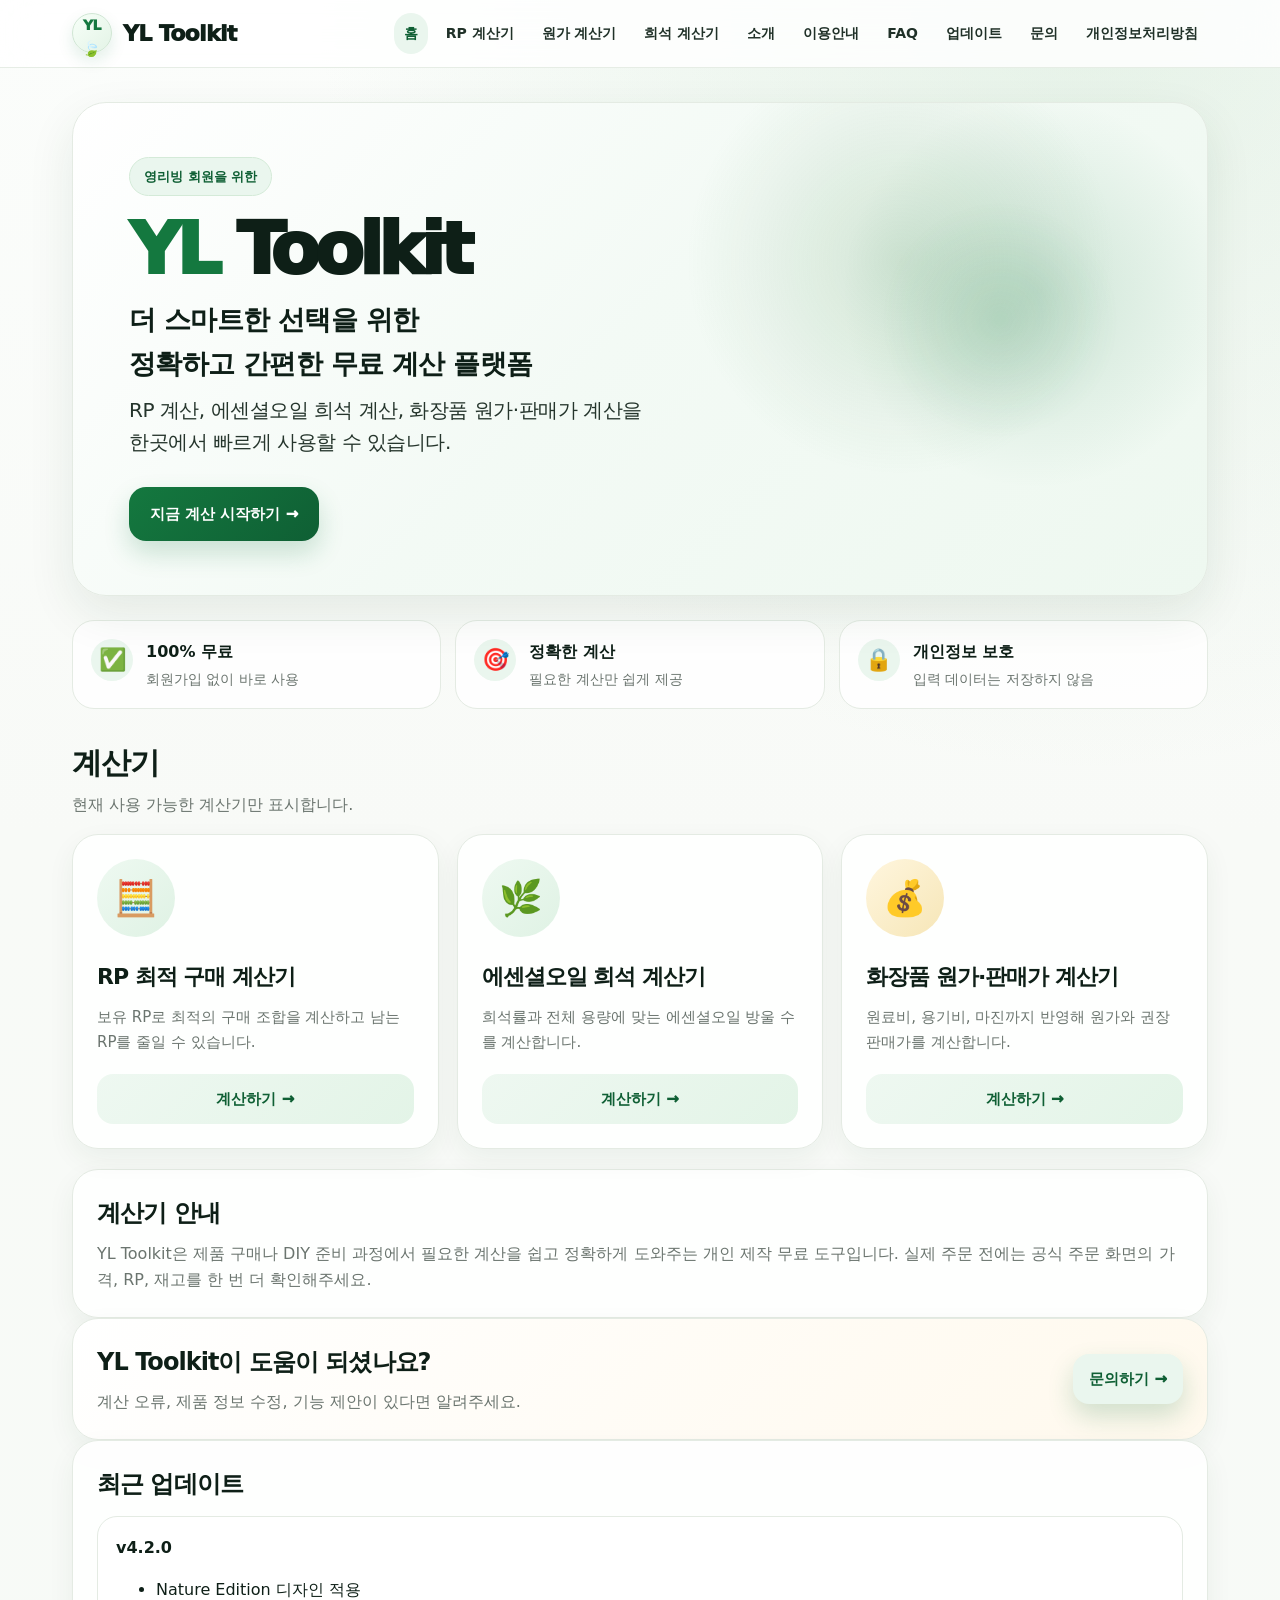
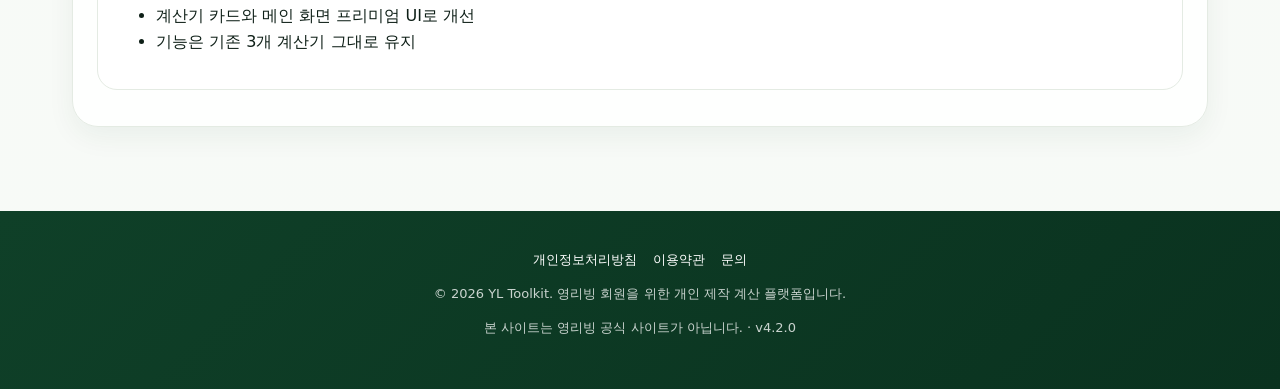
==== commit 0d237a04: "v4.2.0 GA4 and SEO setup Added Google Analytics GA4 tracking to all pages. Added SEO meta tags, cano" ====
--- a/index.html
+++ b/index.html
@@ -1,8 +1,23 @@
-<!doctype html><html lang="ko"><head><meta charset="utf-8" /><meta name="viewport" content="width=device-width,initial-scale=1" /><title>YL Toolkit | 영리빙 회원을 위한 무료 계산 플랫폼</title><meta name="description" content="RP 계산부터 화장품 원가, 에센셜오일 희석, 판매가 계산까지 제공하는 영리빙 회원용 무료 계산 플랫폼입니다." /><meta name="theme-color" content="#365f3b" /><meta property="og:title" content="YL Toolkit | 영리빙 회원을 위한 무료 계산 플랫폼" />
-<meta property="og:description" content="RP 계산부터 화장품 원가, 에센셜오일 희석, 판매가 계산까지 제공하는 영리빙 회원용 무료 계산 플랫폼입니다." />
+<!doctype html><html lang="ko"><head><meta charset="utf-8" /><meta name="viewport" content="width=device-width,initial-scale=1" /><title>YL Toolkit | 영리빙 회원을 위한 무료 계산 플랫폼</title><meta name="description" content="영리빙 회원을 위한 무료 계산 플랫폼. RP 계산, 에센셜오일 희석 계산, 화장품 원가·판매가 계산을 쉽게 사용할 수 있습니다." /><meta name="theme-color" content="#365f3b" /><link rel="stylesheet" href="./assets/css/common.css" /><link rel="icon" href="./favicon.svg" type="image/svg+xml" />
+<link rel="canonical" href="https://yltoolkit-droid.github.io/yl-toolkit/" />
 <meta property="og:type" content="website" />
-<meta property="og:url" content="https://youngliving-rp.netlify.app/" />
-<link rel="canonical" href="https://youngliving-rp.netlify.app/" /><link rel="stylesheet" href="./assets/css/common.css" /></head><body><header class="app-header"><nav class="nav" id="nav"><a href="./" class="brand"><span class="brand-mark">YL</span><span>YL Toolkit</span></a><button class="menu-toggle" id="menuToggle" type="button">메뉴</button><div class="nav-links"><a href="./" class="active">홈</a><a href="./rp/" class="">RP 계산기</a><a href="./cost/" >원가 계산기</a><a href="./dilution/" >희석 계산기</a><a href="./about/" class="">소개</a><a href="./guide/" class="">이용안내</a><a href="./faq/" class="">FAQ</a><a href="./updates/" class="">업데이트</a><a href="./contact/" class="">문의</a><a href="./privacy/" class="">개인정보처리방침</a></div></nav></header><main class="wrap">
+<meta property="og:title" content="YL Toolkit | 영리빙 회원을 위한 무료 계산 플랫폼" />
+<meta property="og:description" content="영리빙 회원을 위한 무료 계산 플랫폼. RP 계산, 에센셜오일 희석 계산, 화장품 원가·판매가 계산을 쉽게 사용할 수 있습니다." />
+<meta property="og:url" content="https://yltoolkit-droid.github.io/yl-toolkit/" />
+<meta property="og:image" content="https://yltoolkit-droid.github.io/yl-toolkit/assets/img/og-image.svg" />
+<meta name="twitter:card" content="summary_large_image" />
+<meta name="twitter:title" content="YL Toolkit | 영리빙 회원을 위한 무료 계산 플랫폼" />
+<meta name="twitter:description" content="영리빙 회원을 위한 무료 계산 플랫폼. RP 계산, 에센셜오일 희석 계산, 화장품 원가·판매가 계산을 쉽게 사용할 수 있습니다." />
+<meta name="twitter:image" content="https://yltoolkit-droid.github.io/yl-toolkit/assets/img/og-image.svg" />
+<!-- Google tag (gtag.js) -->
+<script async src="https://www.googletagmanager.com/gtag/js?id=G-E41WLH114Y"></script>
+<script>
+  window.dataLayer = window.dataLayer || [];
+  function gtag(){dataLayer.push(arguments);}
+  gtag('js', new Date());
+  gtag('config', 'G-E41WLH114Y');
+</script>
+</head><body><header class="app-header"><nav class="nav" id="nav"><a href="./" class="brand"><span class="brand-mark">YL</span><span>YL Toolkit</span></a><button class="menu-toggle" id="menuToggle" type="button">메뉴</button><div class="nav-links"><a href="./" class="active">홈</a><a href="./rp/" class="">RP 계산기</a><a href="./cost/" >원가 계산기</a><a href="./dilution/" >희석 계산기</a><a href="./about/" class="">소개</a><a href="./guide/" class="">이용안내</a><a href="./faq/" class="">FAQ</a><a href="./updates/" class="">업데이트</a><a href="./contact/" class="">문의</a><a href="./privacy/" class="">개인정보처리방침</a></div></nav></header><main class="wrap">
 <section class="hero">
   <span class="eyebrow">영리빙 회원을 위한</span>
   <h1><span style="color:var(--green)">YL</span> Toolkit</h1>
@@ -77,7 +92,7 @@
 <section class="card">
   <h2>최근 업데이트</h2>
   <div class="update-item">
-    <b>v4.1.0</b>
+    <b>v4.2.0</b>
     <ul>
       <li>Nature Edition 디자인 적용</li>
       <li>계산기 카드와 메인 화면 프리미엄 UI로 개선</li>
@@ -85,4 +100,4 @@
     </ul>
   </div>
 </section>
-</main><footer class="footer"><div class="footer-links"><a href="./privacy/">개인정보처리방침</a><a href="./terms/">이용약관</a><a href="./contact/">문의</a></div><p>© 2026 YL Toolkit. 영리빙 회원을 위한 개인 제작 계산 플랫폼입니다.</p><p>본 사이트는 영리빙 공식 사이트가 아닙니다. · v4.1.0</p></footer><script src="./assets/js/common.js"></script></body></html>+</main><footer class="footer"><div class="footer-links"><a href="./privacy/">개인정보처리방침</a><a href="./terms/">이용약관</a><a href="./contact/">문의</a></div><p>© 2026 YL Toolkit. 영리빙 회원을 위한 개인 제작 계산 플랫폼입니다.</p><p>본 사이트는 영리빙 공식 사이트가 아닙니다. · v4.2.0</p></footer><script src="./assets/js/common.js"></script></body></html>
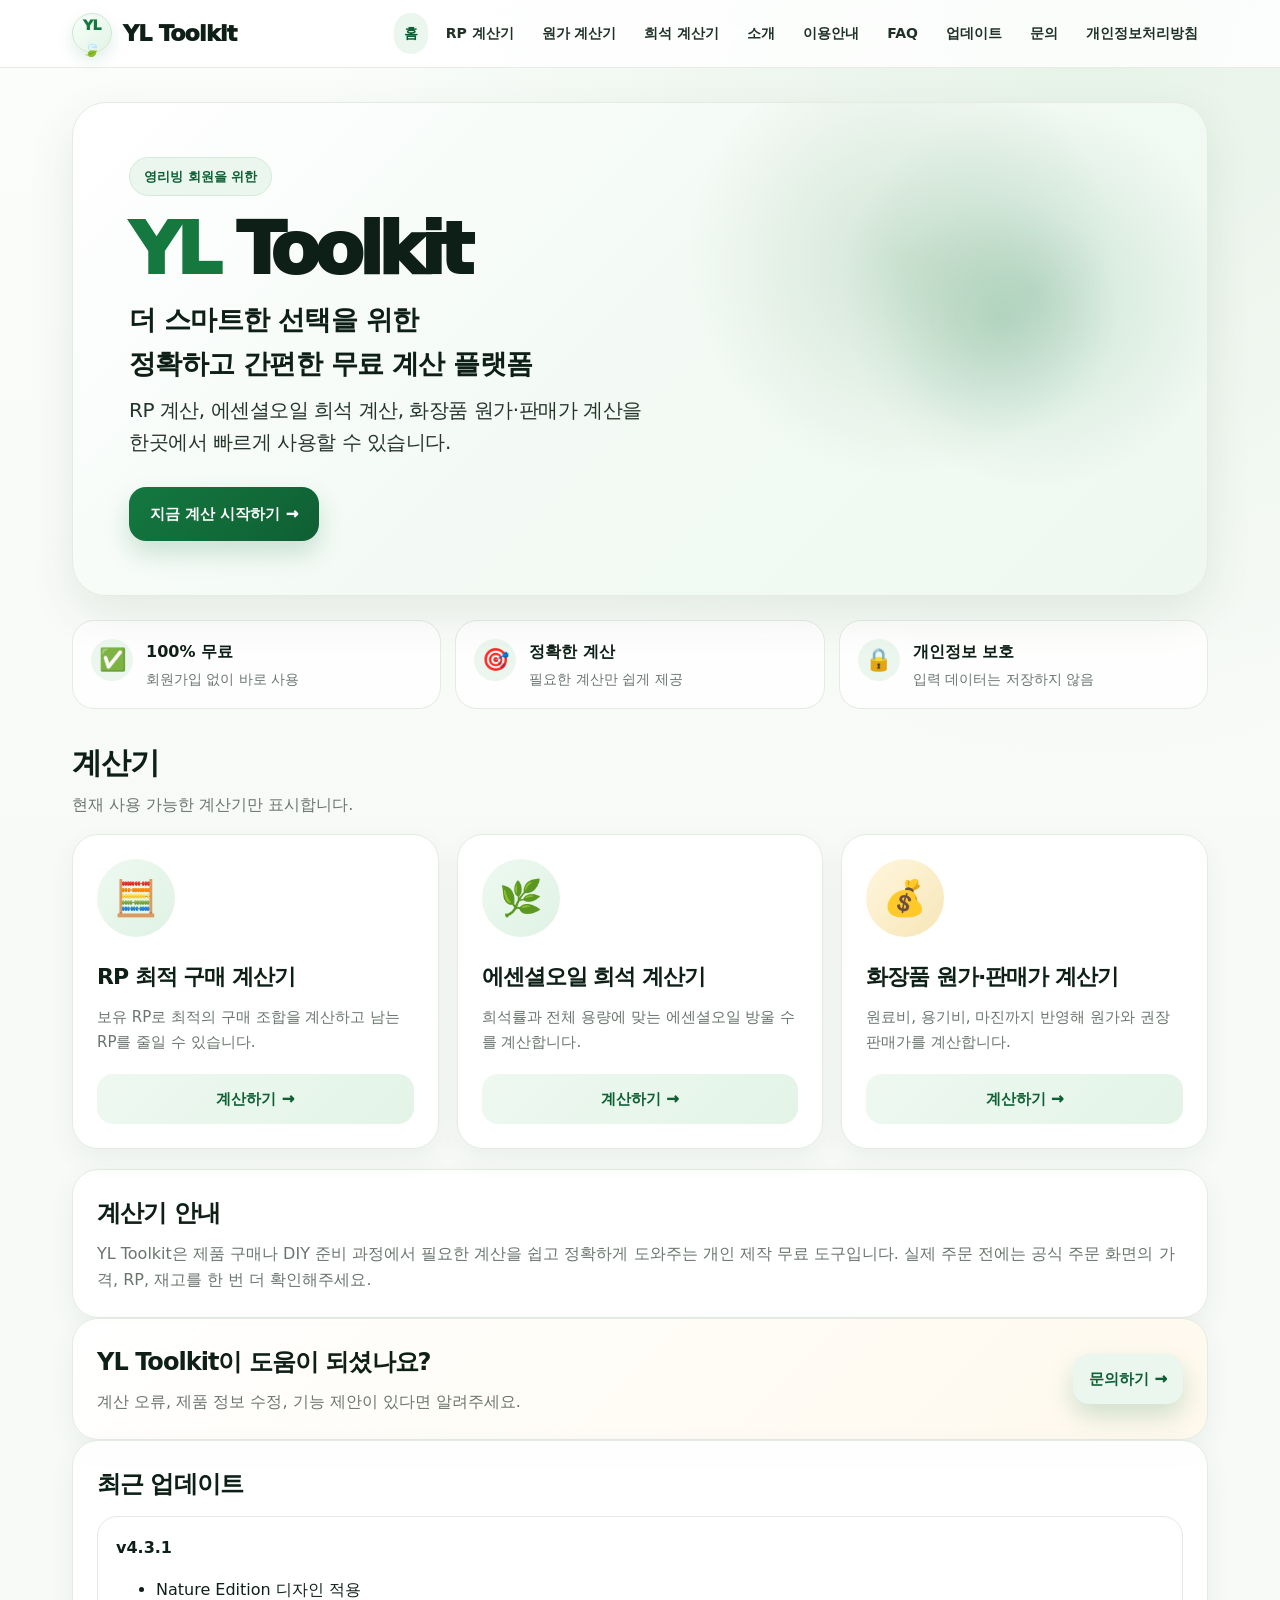
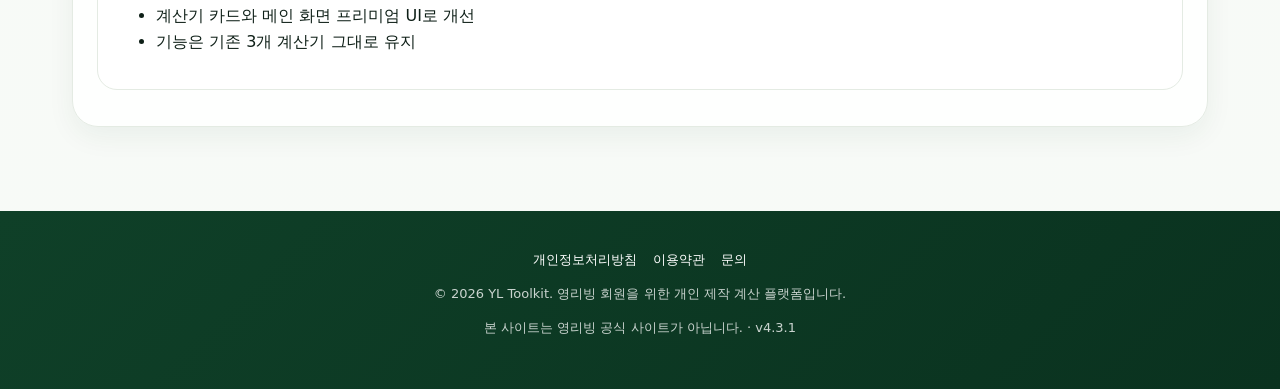
==== commit 7de2061e: "v4.3.1 AdSense review setup Added Google AdSense verification script to every page. Added ads.txt fi" ====
--- a/index.html
+++ b/index.html
@@ -9,6 +9,8 @@
 <meta name="twitter:title" content="YL Toolkit | 영리빙 회원을 위한 무료 계산 플랫폼" />
 <meta name="twitter:description" content="영리빙 회원을 위한 무료 계산 플랫폼. RP 계산, 에센셜오일 희석 계산, 화장품 원가·판매가 계산을 쉽게 사용할 수 있습니다." />
 <meta name="twitter:image" content="https://yltoolkit-droid.github.io/yl-toolkit/assets/img/og-image.svg" />
+<script async src="https://pagead2.googlesyndication.com/pagead/js/adsbygoogle.js?client=ca-pub-5259538571603783"
+     crossorigin="anonymous"></script>
 <!-- Google tag (gtag.js) -->
 <script async src="https://www.googletagmanager.com/gtag/js?id=G-E41WLH114Y"></script>
 <script>
@@ -92,7 +94,7 @@
 <section class="card">
   <h2>최근 업데이트</h2>
   <div class="update-item">
-    <b>v4.2.0</b>
+    <b>v4.3.1</b>
     <ul>
       <li>Nature Edition 디자인 적용</li>
       <li>계산기 카드와 메인 화면 프리미엄 UI로 개선</li>
@@ -100,4 +102,4 @@
     </ul>
   </div>
 </section>
-</main><footer class="footer"><div class="footer-links"><a href="./privacy/">개인정보처리방침</a><a href="./terms/">이용약관</a><a href="./contact/">문의</a></div><p>© 2026 YL Toolkit. 영리빙 회원을 위한 개인 제작 계산 플랫폼입니다.</p><p>본 사이트는 영리빙 공식 사이트가 아닙니다. · v4.2.0</p></footer><script src="./assets/js/common.js"></script></body></html>+</main><footer class="footer"><div class="footer-links"><a href="./privacy/">개인정보처리방침</a><a href="./terms/">이용약관</a><a href="./contact/">문의</a></div><p>© 2026 YL Toolkit. 영리빙 회원을 위한 개인 제작 계산 플랫폼입니다.</p><p>본 사이트는 영리빙 공식 사이트가 아닙니다. · v4.3.1</p></footer><script src="./assets/js/common.js"></script></body></html>
